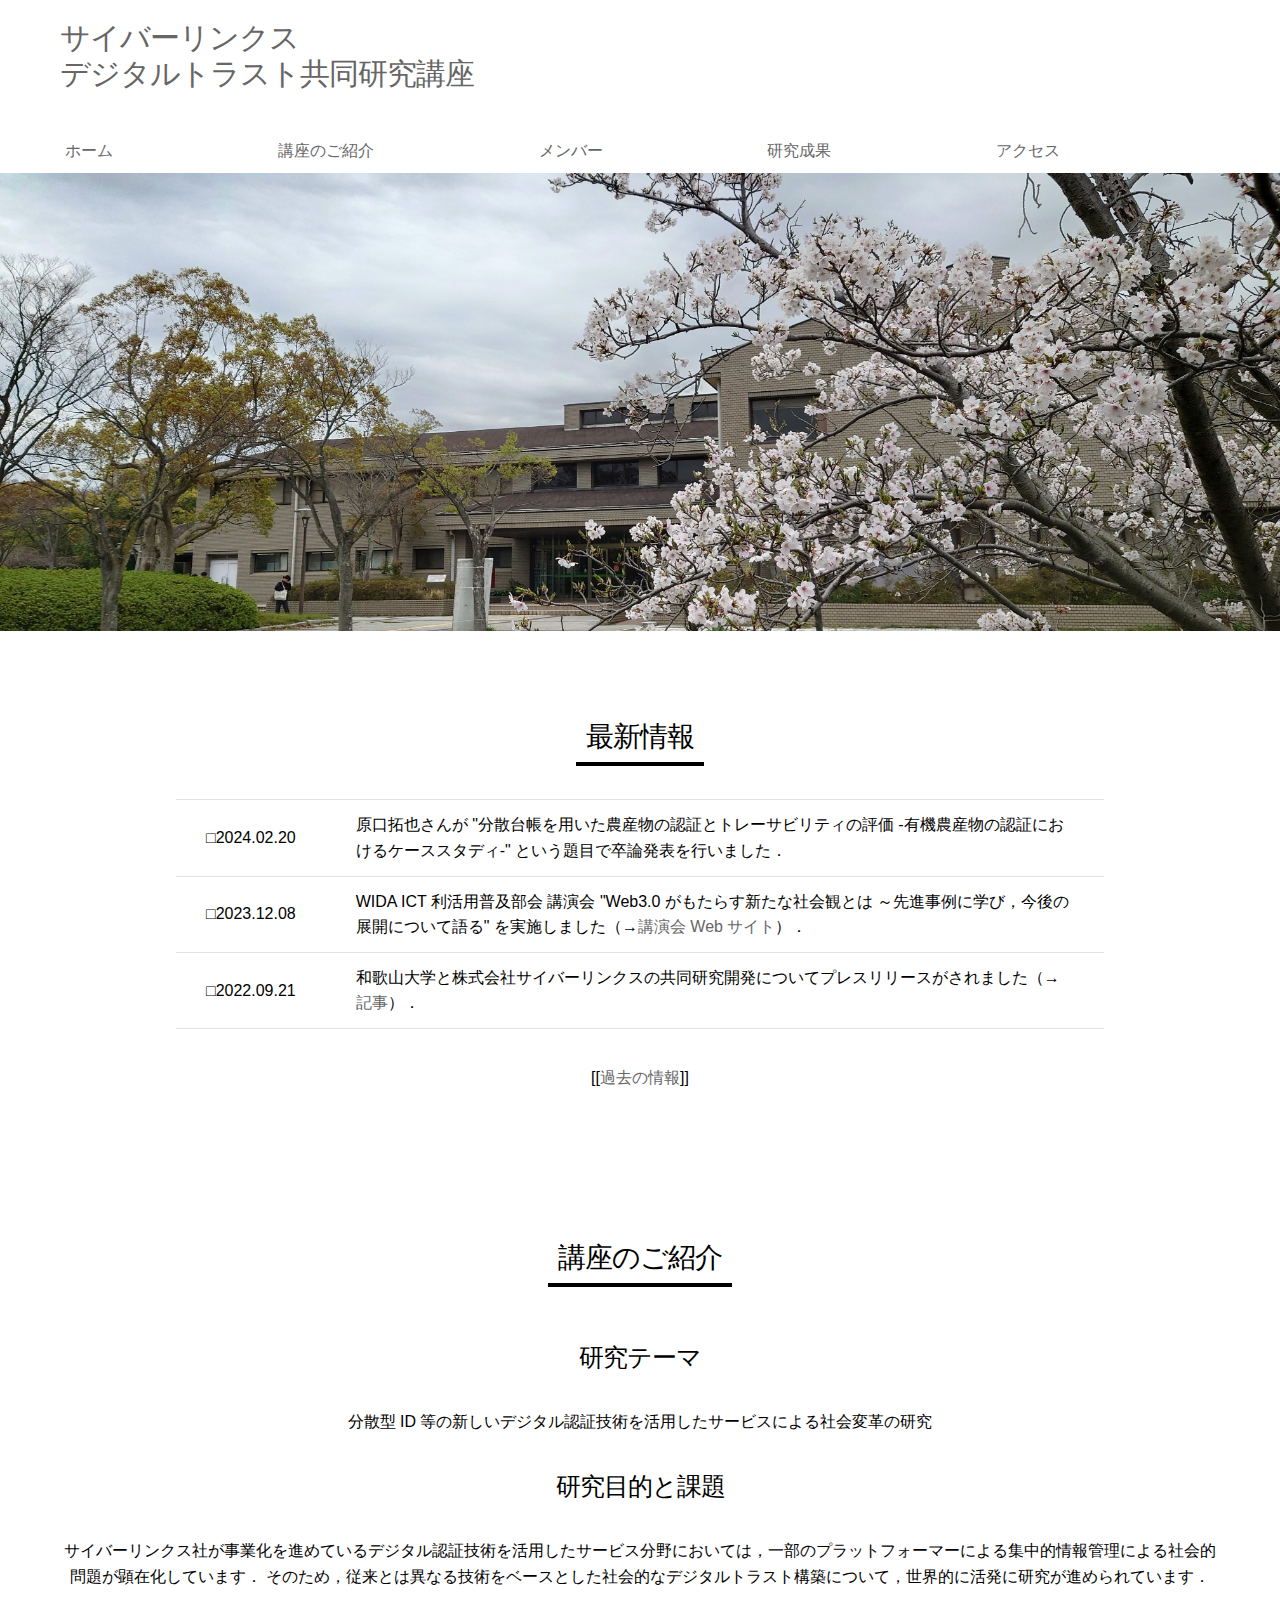
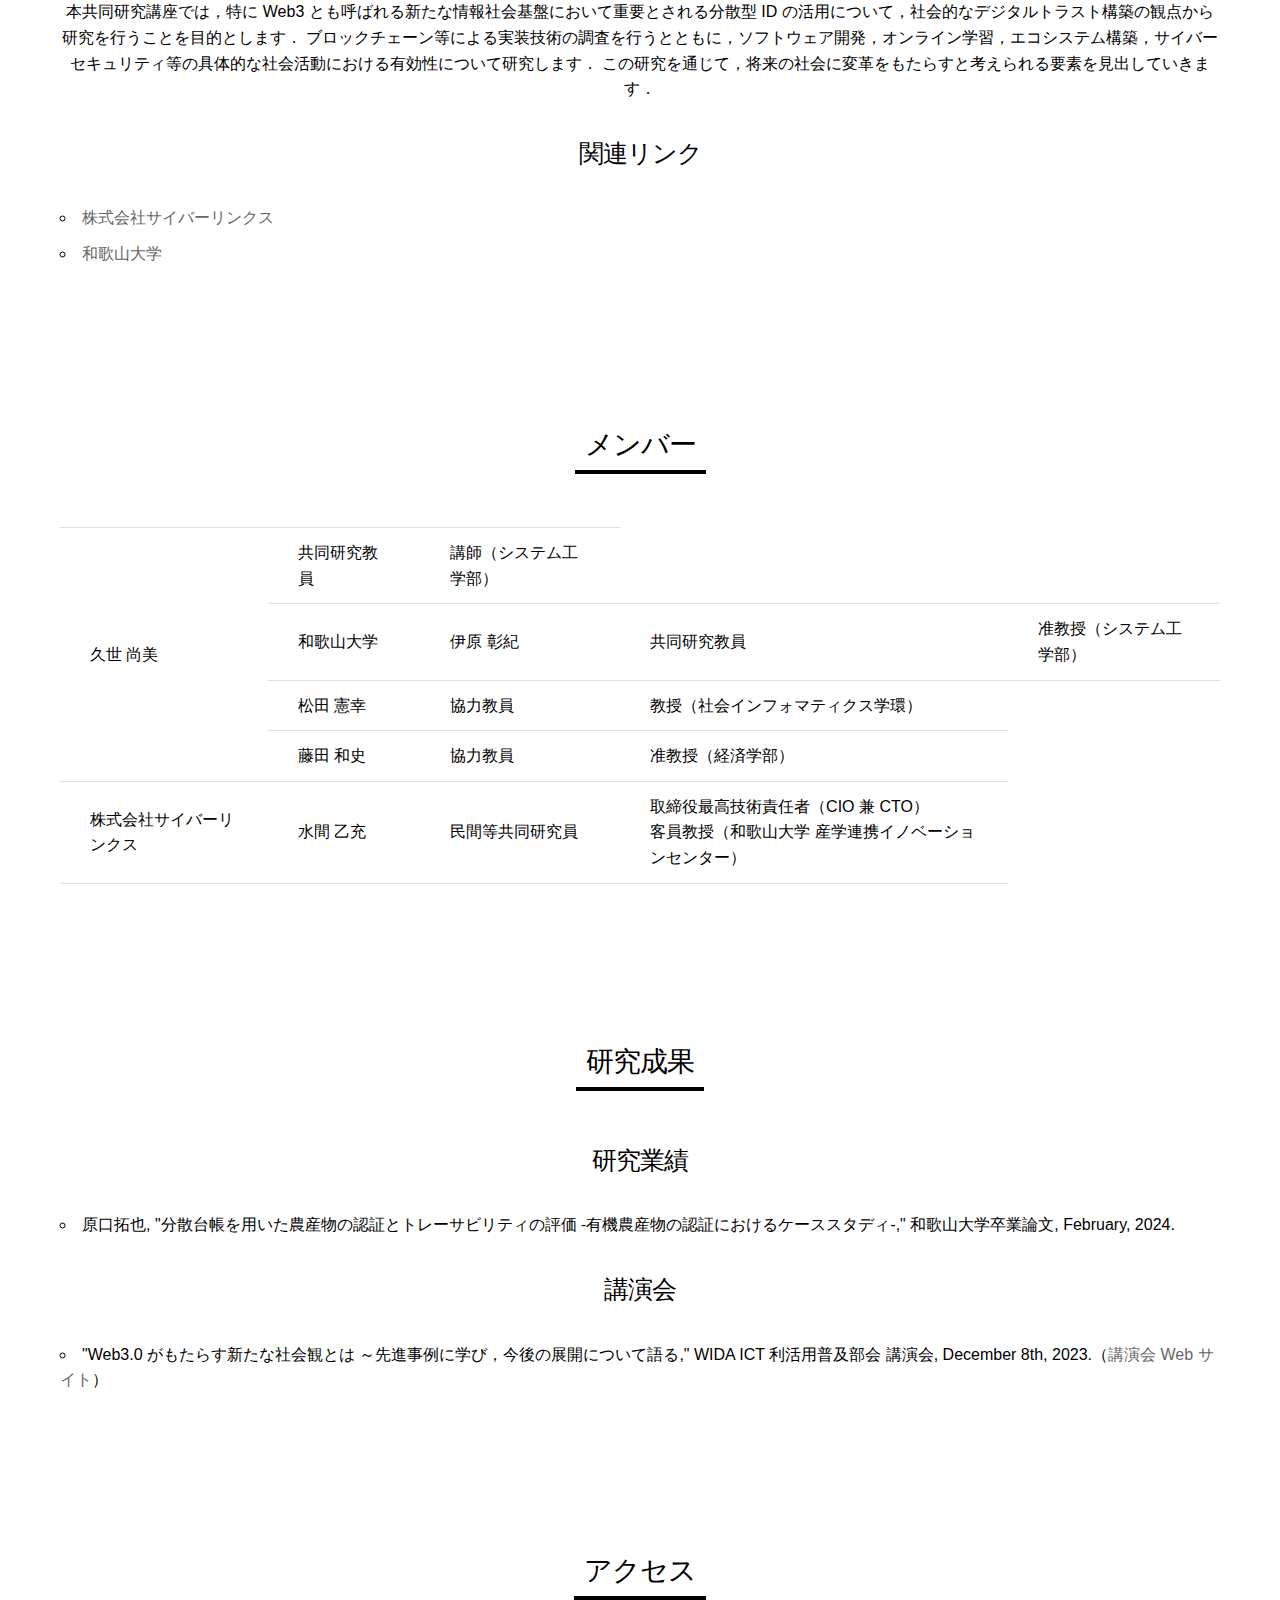
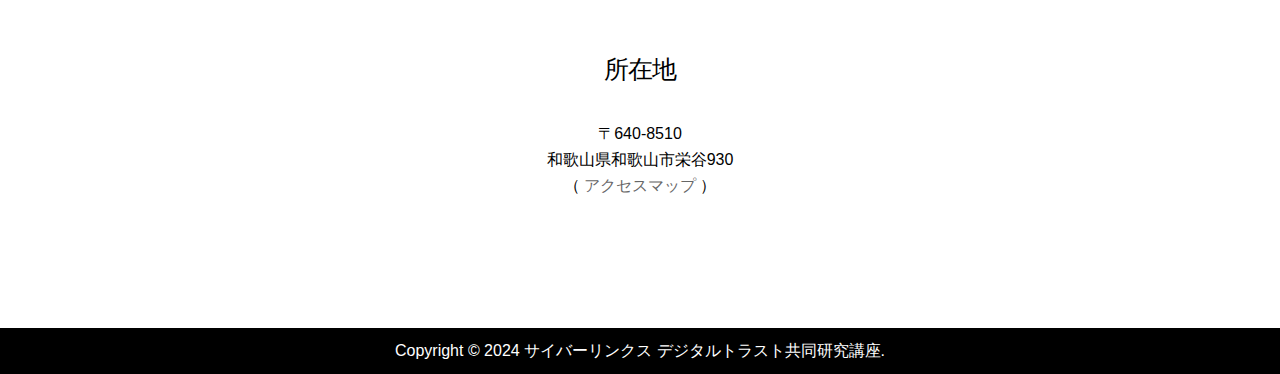
==== index.html @ 0351c4e1 "240411 pre version" ====
<!doctype html>
<html>
<head>
<meta charset="UTF-8">
<meta name="viewport" content="width=device-width, initial-scale=1">
    <title>デジタルトラスト共同研究講座</title>
<meta name="keywords" content="">
<meta name="description" content="">
<link rel="stylesheet" media="all" href="css/ress.min.css" />
<link rel="stylesheet" media="all" href="css/style.css" />
<script src="js/jquery-3.6.0.min.js"></script>
<script src="js/style.js"></script>

</head>
<body>
<header>    
<div class="container">
<div class="row">
	<div class="col span-12 header">
		<h1><a href="index.html">サイバーリンクス<br>デジタルトラスト共同研究講座</a></h1>
	</div>
</div>
<br>
<div class="row">
	<div class="col span-12">
		<nav>
		<div id="open"></div>
		<div id="close"></div>   
		<div id="navi">
		<ul>
			<li><a href="index.html">ホーム</a></li>
			<li><a href="#1">講座のご紹介</a></li>
			<li><a href="#2">メンバー</a></li>
			<li><a href="#3">研究成果</a></li>
			<li><a href="#4">アクセス</a></li>
		</ul>
		</div>
		</div>
		</div>
		</nav>
	</div>
</header>

<div class="mainimg">
	<img src="./img/top.jpg" alt="メイン画像">  
</div>

<main>

<section>
	<div class="catch">
		<h2><span class="under">最新情報</span></h2>
		<br>
		
		<div class="container center">
		<div class="row">
	    <div class="col span-12">
			<table width="80%">
				<tr>
					<td>□2024.02.20</td>
					<td>原口拓也さんが "分散台帳を用いた農産物の認証とトレーサビリティの評価 -有機農産物の認証におけるケーススタディ-" という題目で卒論発表を行いました．</td>
				</tr>
				<tr>
					<td>□2023.12.08</td>
					<td>WIDA ICT 利活用普及部会 講演会 "Web3.0 がもたらす新たな社会観とは ～先進事例に学び，今後の展開について語る" を実施しました（→<a href="https://wida.jp/2023/11/13/2023_ict_lecture/" target="_blank">講演会 Web サイト</a>）．</td>
				</tr>
				<tr>
					<td>□2022.09.21</td>
					<td>和歌山大学と株式会社サイバーリンクスの共同研究開発についてプレスリリースがされました（→<a href="https://prtimes.jp/main/html/rd/p/000000037.000076099.html" target="_blank">記事</a>）．</td>
				</tr>
			</table>
			<br>
			[[<a href="">過去の情報</a>]]
	    </div>
	    </div>
		</div>
	</div>
</section>

<section id="1">
	<h2 class="center"><span class="under">講座のご紹介</span></h2>
	<br>
	
	<div class="container center">
	<div class="row">
    <div class="col span-12">
		
		<h3>研究テーマ</h3>
		<br>
		<p>分散型 ID 等の新しいデジタル認証技術を活用したサービスによる社会変革の研究</p>
		<br>
		
		<h3>研究目的と課題</h3>
		<br>
		<p>
			サイバーリンクス社が事業化を進めているデジタル認証技術を活用したサービス分野においては，一部のプラットフォーマーによる集中的情報管理による社会的問題が顕在化しています．
			そのため，従来とは異なる技術をベースとした社会的なデジタルトラスト構築について，世界的に活発に研究が進められています．
		</p>
		<p>
			本共同研究講座では，特に Web3 とも呼ばれる新たな情報社会基盤において重要とされる分散型 ID の活用について，社会的なデジタルトラスト構築の観点から研究を行うことを目的とします．
			ブロックチェーン等による実装技術の調査を行うとともに，ソフトウェア開発，オンライン学習，エコシステム構築，サイバーセキュリティ等の具体的な社会活動における有効性について研究します．
			この研究を通じて，将来の社会に変革をもたらすと考えられる要素を見出していきます．
		</p>
		<br>		
		<h3>関連リンク</h3>
		<br>
		<ul>
			<li><a href="https://www.cyber-l.co.jp/" target="_blank">株式会社サイバーリンクス</a></li>
			<li><a href="https://www.wakayama-u.ac.jp/" target="_blank">和歌山大学</a></li>
		</ul>
    </div>
    </div>
	</div>
</section>
		
<section id="2">
	<h2 class="center"><span class="under">メンバー</span></h2>
	<br>
	
	<div class="container center">
	<div class="row">
	<div class="col span-12">
		<table>
			<tr>
				<td rowspan="4">久世 尚美</td>
				<td>共同研究教員　</td>
				<td>講師（システム工学部）</td>
			</tr>
			<tr>
				<td>和歌山大学</td>
				<td>伊原 彰紀</td>
				<td>共同研究教員</td>
				<td>准教授（システム工学部）</td>
			</tr>
			<tr>
				<td>松田 憲幸</td>
				<td>協力教員</td>
				<td>教授（社会インフォマティクス学環）</td>
			</tr>
			<tr>
				<td>藤田 和史</td>
				<td>協力教員</td>
				<td>准教授（経済学部）</td>
			</tr>
			<tr>
				<td>株式会社サイバーリンクス</td>
				<td>水間 乙充</td>
				<td>民間等共同研究員</td>
				<td>取締役最高技術責任者（CIO 兼 CTO）<br>
				客員教授（和歌山大学 産学連携イノベーションセンター）</td>
			</tr>
		</table>
	</div>
	</div>
	</div>
</section>
		
<section id="3">
	<h2 class="center"><span class="under">研究成果</span></h2>
	<br>
	<div class="container center">
	<div class="row flow">
    <div class="col span-12">
    	<h3>研究業績</h3>
    	<br>
    	<ul>
    		<li>原口拓也, "分散台帳を用いた農産物の認証とトレーサビリティの評価 -有機農産物の認証におけるケーススタディ-," 和歌山大学卒業論文, February, 2024.</li>
    	</ul>
    	<br>
    	<h3>講演会</h3>
    	<br>
    	<ul>
    		<li>"Web3.0 がもたらす新たな社会観とは ～先進事例に学び，今後の展開について語る," WIDA ICT 利活用普及部会 講演会, December 8th, 2023.（<a href="https://wida.jp/2023/11/13/2023_ict_lecture/" target="_blank">講演会 Web サイト</a>）</li>
    	</ul>
    </div>
    </div>
	</div>
</section>
		
<section id="4">
	<h2 class="center"><span class="under">アクセス</span></h2>
	<br>
	<div class="container center">
	<div class="row">
	<div class="col span-12">
	    <h3>所在地</h3>
	    <br>
	    <p>
	    〒640-8510<br>
	    和歌山県和歌山市栄谷930<br>
	    （ <a href="https://www.wakayama-u.ac.jp/about/access.html" target="_blank">アクセスマップ</a> ）
	    </p>
	</div>
	</div>	
	</div>
</section>
        
    </main>
    <!--
    <footer>
<div class="container">
<div class="row">
    <div class="col span-4">
        <h4>フッター1</h4>
        <p>ここにSNSやテキストなどが入ります。SNSやテキストなどが入ります。</p>
    </div>
    <div class="col span-4">
        <h4>フッター2</h4>
        <p>ここにSNSやテキストなどが入ります。SNSやテキストなどが入ります。</p>
    </div>
    <div class="col span-4">
        <h4>フッター3</h4>
        <p>ここにSNSやテキストなどが入ります。SNSやテキストなどが入ります。</p>
    </div>
        </div>
</div>
    </footer>
    -->
	<div class="copyright" style="color:white">
		Copyright © 2024 サイバーリンクス デジタルトラスト共同研究講座.
	</div>
	<p id="pagetop"><a href="#">TOP</a></p>
</body>
</html>
---- css/ress.min.css ----
/*!
 * ress.css • v1.2.2
 * MIT License
 * github.com/filipelinhares/ress
 */html{box-sizing:border-box;overflow-y:scroll;-webkit-text-size-adjust:100%}*,:after,:before{background-repeat:no-repeat;box-sizing:inherit}:after,:before{text-decoration:inherit;vertical-align:inherit}*{padding:0;margin:0}audio:not([controls]){display:none;height:0}hr{overflow:visible}article,aside,details,figcaption,figure,footer,header,main,menu,nav,section,summary{display:block}summary{display:list-item}small{font-size:80%}[hidden],template{display:none}abbr[title]{border-bottom:1px dotted;text-decoration:none}a{background-color:transparent;-webkit-text-decoration-skip:objects}a:active,a:hover{outline-width:0}code,kbd,pre,samp{font-family:monospace,monospace}b,strong{font-weight:bolder}dfn{font-style:italic}mark{background-color:#ff0;color:#000}sub,sup{font-size:75%;line-height:0;position:relative;vertical-align:baseline}sub{bottom:-.25em}sup{top:-.5em}input{border-radius:0}[role=button],[type=button],[type=reset],[type=submit],button{cursor:pointer}[disabled]{cursor:default}[type=number]{width:auto}[type=search]{-webkit-appearance:textfield}[type=search]::-webkit-search-cancel-button,[type=search]::-webkit-search-decoration{-webkit-appearance:none}textarea{overflow:auto;resize:vertical}button,input,optgroup,select,textarea{font:inherit}optgroup{font-weight:700}button{overflow:visible}[type=button]::-moz-focus-inner,[type=reset]::-moz-focus-inner,[type=submit]::-moz-focus-inner,button::-moz-focus-inner{border-style:0;padding:0}[type=button]::-moz-focus-inner,[type=reset]::-moz-focus-inner,[type=submit]::-moz-focus-inner,button:-moz-focusring{outline:1px dotted ButtonText}[type=reset],[type=submit],button,html [type=button]{-webkit-appearance:button}button,select{text-transform:none}button,input,select,textarea{background-color:transparent;border-style:none;color:inherit}select{-moz-appearance:none;-webkit-appearance:none}select::-ms-expand{display:none}select::-ms-value{color:currentColor}legend{border:0;color:inherit;display:table;max-width:100%;white-space:normal}::-webkit-file-upload-button{-webkit-appearance:button;font:inherit}[type=search]{-webkit-appearance:textfield;outline-offset:-2px}img{border-style:none}progress{vertical-align:baseline}svg:not(:root){overflow:hidden}audio,canvas,progress,video{display:inline-block}@media screen{[hidden~=screen]{display:inherit}[hidden~=screen]:not(:active):not(:focus):not(:target){position:absolute!important;clip:rect(0 0 0 0)!important}}[aria-busy=true]{cursor:progress}[aria-controls]{cursor:pointer}[aria-disabled]{cursor:default}::-moz-selection{background-color:#b3d4fc;color:#000;text-shadow:none}::selection{background-color:#b3d4fc;color:#000;text-shadow:none}
---- css/style.css ----
@charset "UTF-8";
@import url("grid.css");

:root { /* 色変更される場合は、#以降のカラーコードを変更してください IE非対応 */
    --base-color: #000;
    --link-color: #666;
    --linkhover-color: #999;
    --back-color: #f7f7f7;
    --border-color: #ccc;
    --white-color: #fff;
}

img {
	max-width:100%;
	height: auto;/*高さ自動*/
}
a {
    /* display:block; */
    color: var(--link-color);
    text-decoration-line: none;
}
a:hover { 
    color: var(--linkhover-color);
}

/*ヘッダー
-------------------------------------*/
.header {
	display: flex;
    flex-direction: row;
    padding: 2rem 0 0 0;
}
.header-box {
	margin-left: auto;
	margin-top: 8px;
}
.contact-button {
	padding: 1rem;
	border: 2px solid var(--base-color);
}
nav ul {
	display: flex;
    flex-direction: row;
    justify-content: space-around;
    list-style: none;
	margin: 1rem 0 0 0;
}
nav li {
	flex: 1 0 auto;
}
nav li a {
    text-decoration: none;
    text-align: center;
    width: 100%;
}
nav a:hover {
    background-color: var(--back-color);   
}
nav a {
    padding: 0.5rem;
}

@media screen and (min-width: 768px){
/* PC時はMENUボタンを非表示 */
#open,#close {
    display: none !important;
}

#navi {
    display: block !important;
}
}

@media screen and (max-width: 768px){
.header {
	flex-direction: column;
    margin-bottom: 10px;
}
.header #open,#close  {
    position: absolute;
    top: 20px;
    right: 12px;
}
nav ul {
	flex-direction: column;
}
.header li {
	padding-top: 0;
}
/* スマホ時はMENUボタンを表示 */
#open {
    display: block;
    background: url(../img/button.png);
    background-repeat: no-repeat;
    background-size: contain;
    width: 50px;
    height: 50px;
    border: none;
    position: absolute;
    top: 20px;
    right: 12px;
}
#close  {
    display: block;
    background: url(../img/button2.png);
    background-repeat: no-repeat;
    background-size: contain;
    width: 50px;
    height: 50px;
    border: none;
    position: absolute;
    top: 20px;
    right: 12px;
}
/* スマホ時はメニューを非表示 */
#navi {
    display: none;
}
}
    
/*メイン画像
-------------------------------------*/
.mainimg img {
    width: 100vw;
}

/*メインコンテンツ
-------------------------------------*/
main {
    margin: 5rem 0 0 0;
}
section {
	margin: 5rem 0;
	padding: 3rem 0;
}
.gray-back {
	background-color: var(--back-color);
}

/*キャッチコピー
-------------------------------------*/
.catch {
    text-align: center;
}
.catch h2 {
    padding-bottom: 1rem;
}
.under {
    border-bottom: 0.4rem solid var(--base-color);
    padding:0 1rem 1rem 1rem;
}
.center {
	text-align: center;
	margin-bottom: 4rem;
}

/*申し込みの流れ
-------------------------------------*/
.flow.row {
	margin-bottom: 3rem;
}

/*フッター
-------------------------------------*/
footer {
    background-color: var(--back-color); 
    padding: 5rem 0;
}
footer h4 {
    border-bottom: 3px solid var(--border-color);
}

/*お問い合わせ
-------------------------------------*/
.contact-box {
	border: 1px solid var(--border-color);
	text-align: center;
	padding: 2rem 0;
}
.table {
	margin: 4rem 0;
}
.table th {
	width: 250px;
}

/*コピーライト
-------------------------------------*/
.copyright {
    text-align: center;
    padding: 1rem 0;
    background-color: var(--base-color);
}
.copyright a {
    color: var(--white-color);
    text-decoration: none;
	display: inline;
}

/*ページトップへ戻るボタン
-------------------------------------*/
#pagetop {
    position: fixed;
    bottom: 15px;
    right: 15px;
}
#pagetop a {
    display: block;
    background-color: var(--base-color);
    color: var(--white-color);
    width: 50px;
    padding: 10px 5px;
    text-align: center;
}
#pagetop a:hover {
    background-color: var(--link-color);
}

/* 幅768px以下の表示
-------------------------------------*/
@media screen and (max-width: 768px){
	
/*ヘッダー
-------------------------------------*/
.header-box {
	display: none;
}	
/*お問い合わせ
-------------------------------------*/
.table th {
	width: 100%;
	display: block;
}	
.table td {
	display: block;
}
}
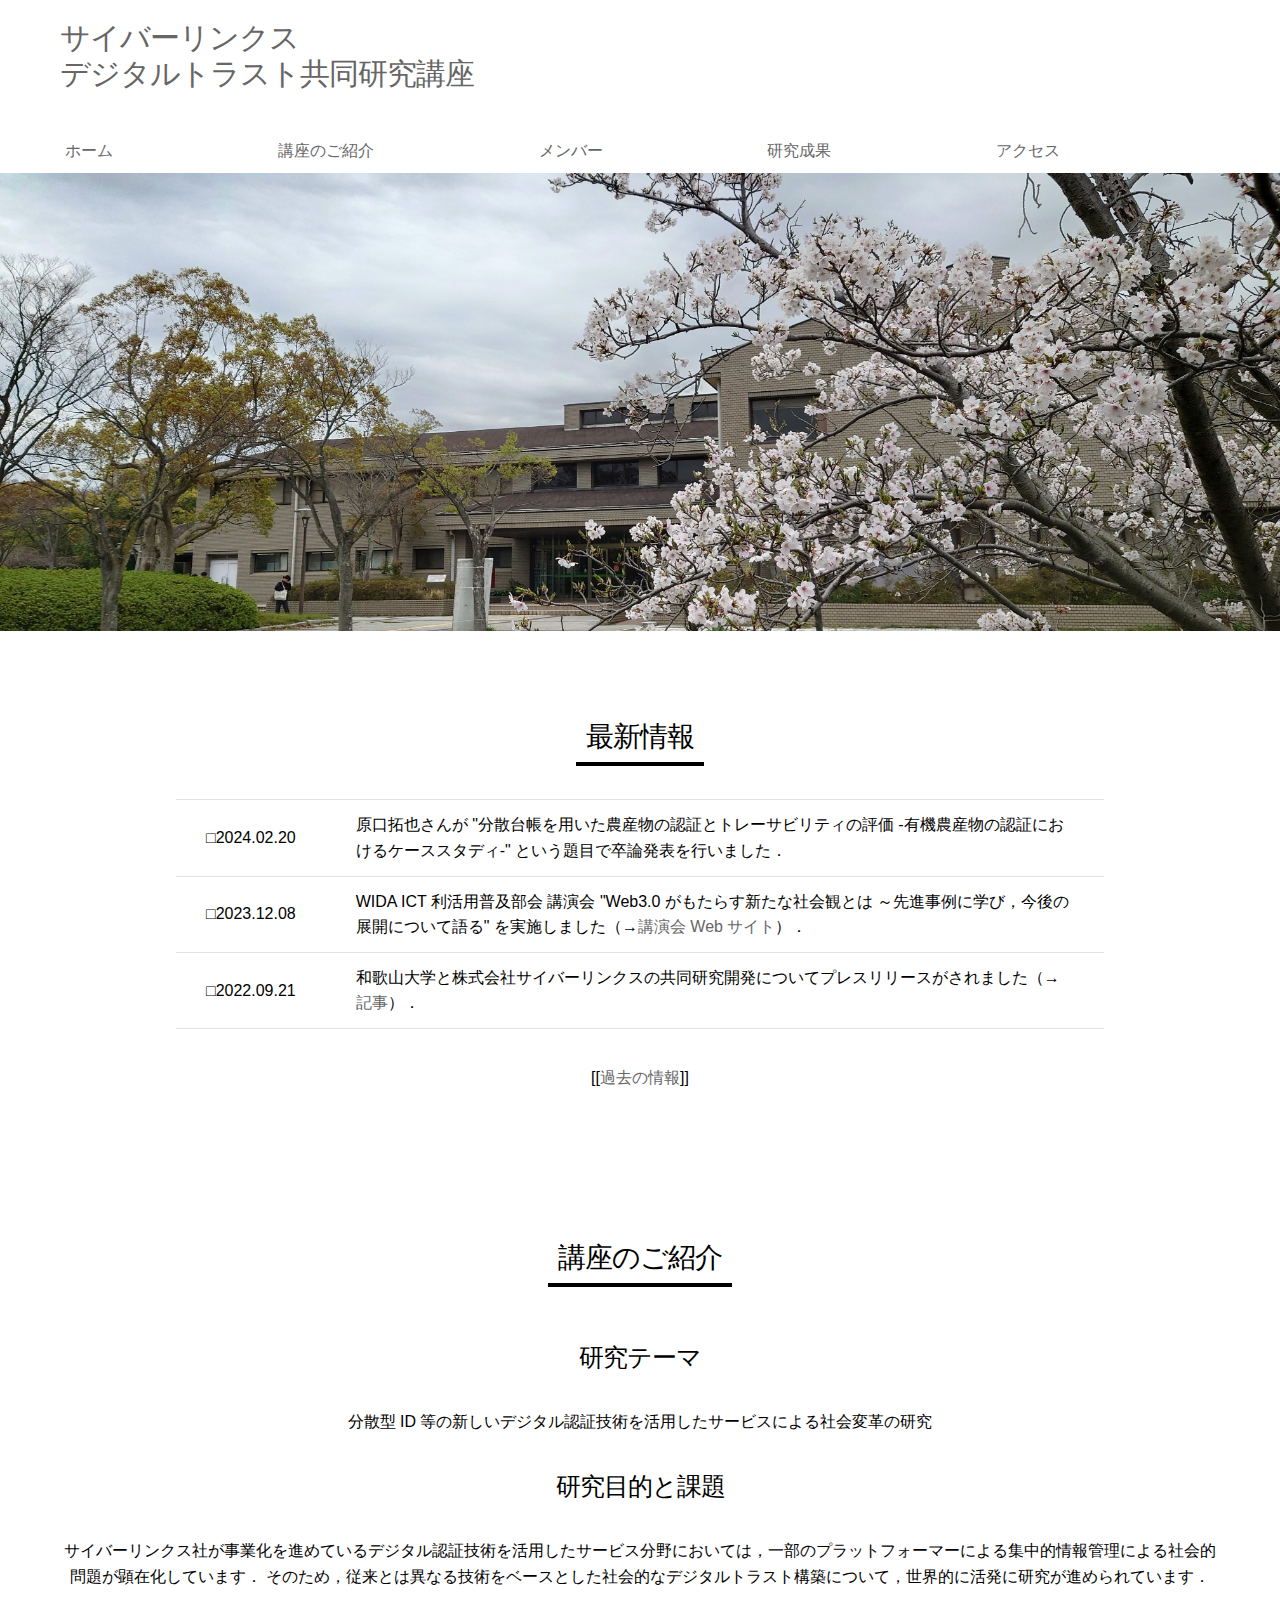
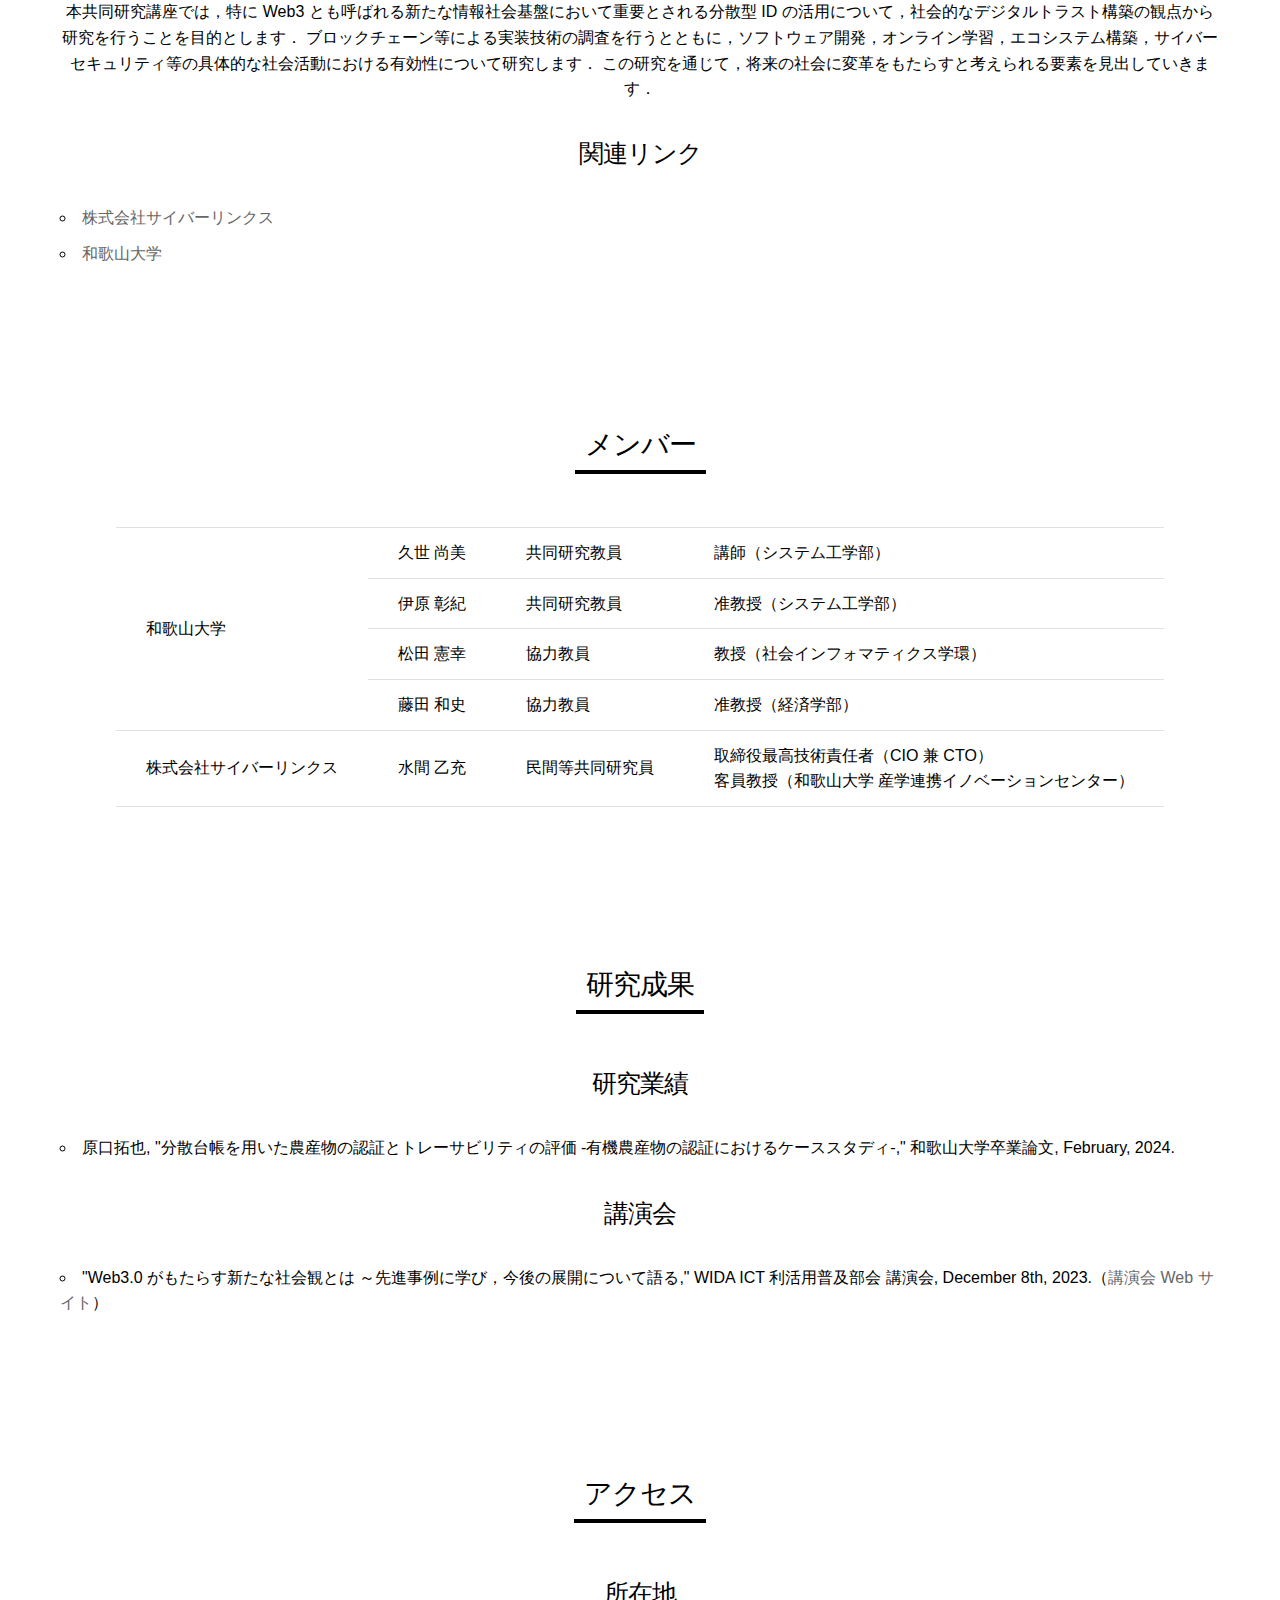
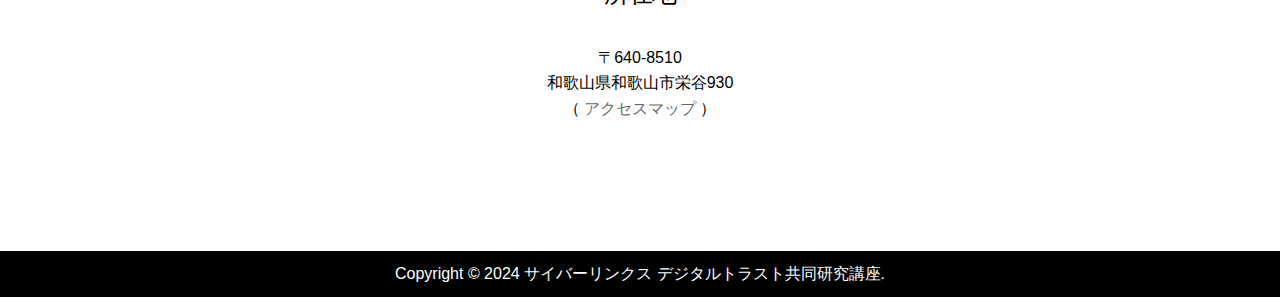
==== commit 672b17d6: "240411 pre version" ====
--- a/index.html
+++ b/index.html
@@ -122,12 +122,12 @@
 	<div class="col span-12">
 		<table>
 			<tr>
-				<td rowspan="4">久世 尚美</td>
+				<td rowspan="4">和歌山大学</td>
+				<td>久世 尚美</td>
 				<td>共同研究教員　</td>
 				<td>講師（システム工学部）</td>
 			</tr>
 			<tr>
-				<td>和歌山大学</td>
 				<td>伊原 彰紀</td>
 				<td>共同研究教員</td>
 				<td>准教授（システム工学部）</td>
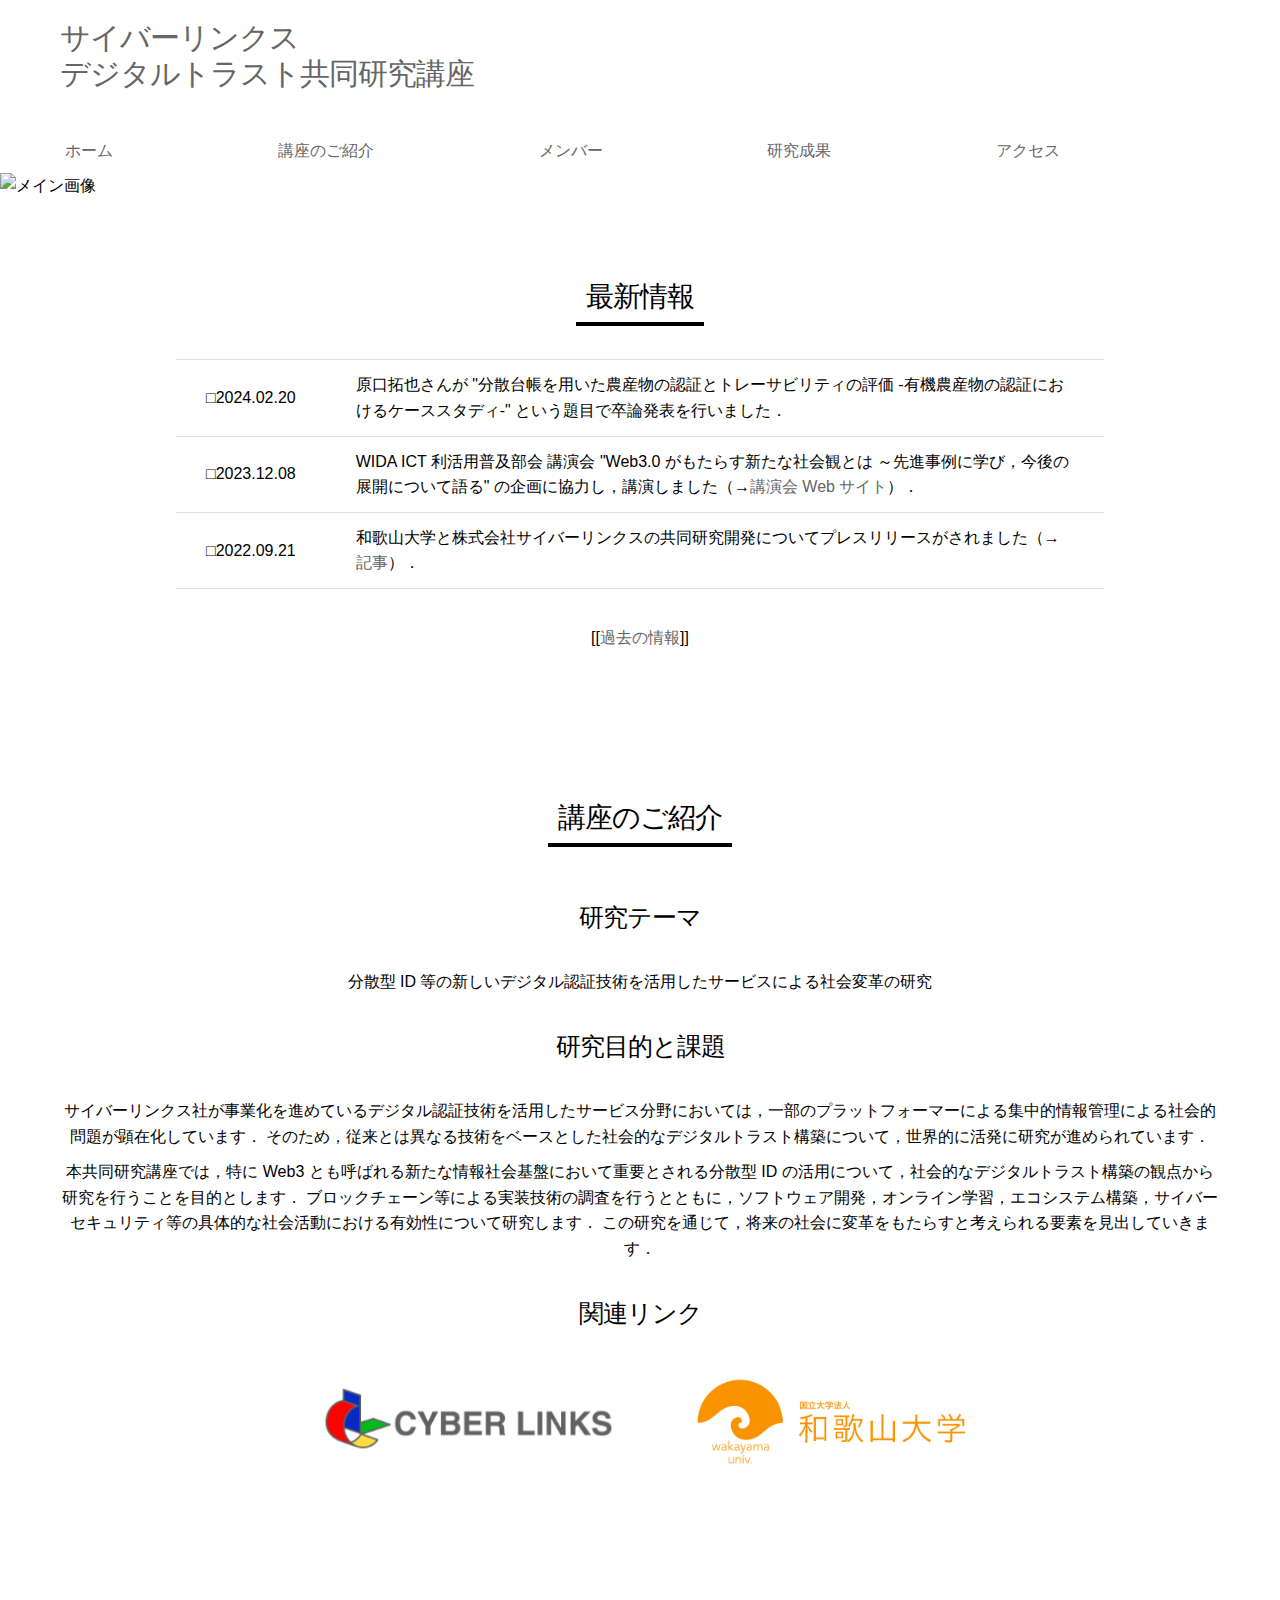
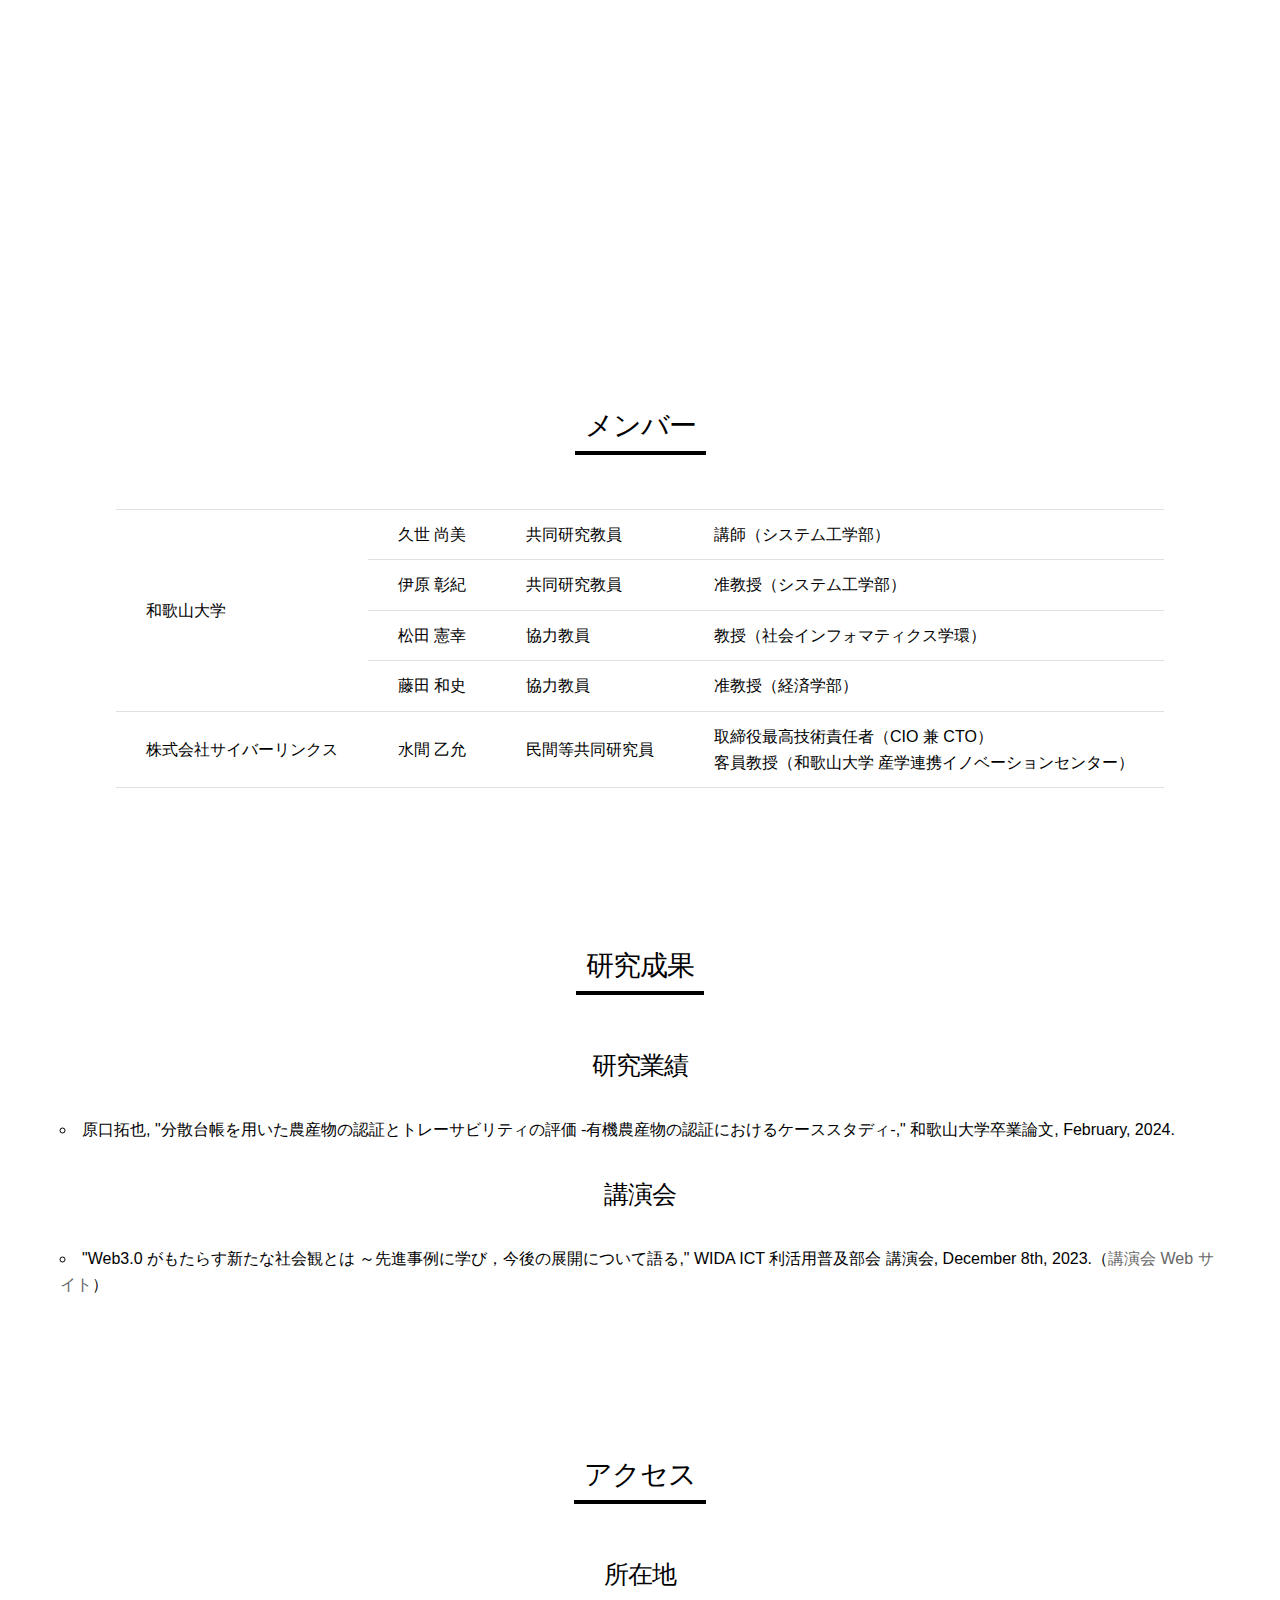
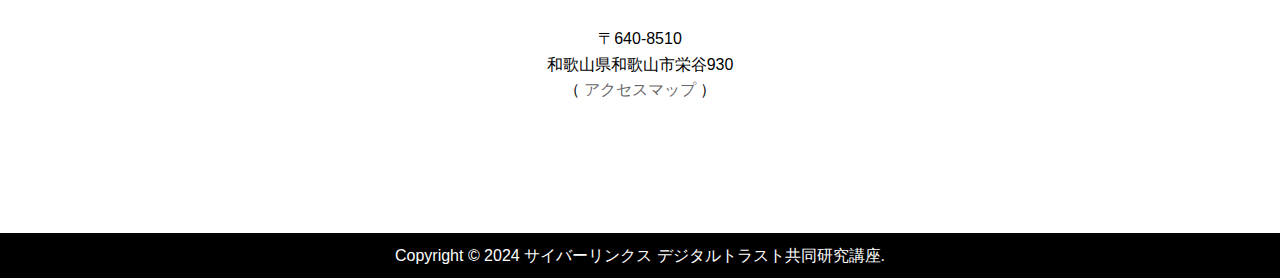
==== commit 84940840: "240501 update" ====
--- a/index.html
+++ b/index.html
@@ -42,7 +42,7 @@
 </header>
 
 <div class="mainimg">
-	<img src="./img/top.jpg" alt="メイン画像">  
+	<img src="./img/cherry.jpg" alt="メイン画像">  
 </div>
 
 <main>
@@ -62,7 +62,7 @@
 				</tr>
 				<tr>
 					<td>□2023.12.08</td>
-					<td>WIDA ICT 利活用普及部会 講演会 "Web3.0 がもたらす新たな社会観とは ～先進事例に学び，今後の展開について語る" を実施しました（→<a href="https://wida.jp/2023/11/13/2023_ict_lecture/" target="_blank">講演会 Web サイト</a>）．</td>
+					<td>WIDA ICT 利活用普及部会 講演会 "Web3.0 がもたらす新たな社会観とは ～先進事例に学び，今後の展開について語る" の企画に協力し，講演しました（→<a href="https://wida.jp/2023/11/13/2023_ict_lecture/" target="_blank">講演会 Web サイト</a>）．</td>
 				</tr>
 				<tr>
 					<td>□2022.09.21</td>
@@ -70,7 +70,7 @@
 				</tr>
 			</table>
 			<br>
-			[[<a href="">過去の情報</a>]]
+			[[<a href="./history.html" target="blank">過去の情報</a>]]
 	    </div>
 	    </div>
 		</div>
@@ -101,13 +101,17 @@
 			ブロックチェーン等による実装技術の調査を行うとともに，ソフトウェア開発，オンライン学習，エコシステム構築，サイバーセキュリティ等の具体的な社会活動における有効性について研究します．
 			この研究を通じて，将来の社会に変革をもたらすと考えられる要素を見出していきます．
 		</p>
-		<br>		
+		<br>
+		
 		<h3>関連リンク</h3>
 		<br>
-		<ul>
-			<li><a href="https://www.cyber-l.co.jp/" target="_blank">株式会社サイバーリンクス</a></li>
-			<li><a href="https://www.wakayama-u.ac.jp/" target="_blank">和歌山大学</a></li>
-		</ul>
+		<a href="https://www.cyber-l.co.jp/" target="_blank"><img src="./img/cyberlinks_logo.png" width="340" alt="株式会社 サイバーリンクス"></a>　　　
+		<a href="https://www.wakayama-u.ac.jp/" target="_blank"><img src="./img/wakayama_univ_logo.png" width="300" alt="和歌山大学"></a>
+		<br>
+		<br>
+		<br>
+		<iframe width="560" height="315" src="https://www.youtube.com/embed/lUx3n4SMaS8?si=CxhzwOnq0jIbEuvY" title="YouTube video player" frameborder="0" allow="accelerometer; autoplay; clipboard-write; encrypted-media; gyroscope; picture-in-picture; web-share" referrerpolicy="strict-origin-when-cross-origin" allowfullscreen></iframe>
+		<iframe width="560" height="315" src="https://www.youtube.com/embed/bvVYP-uWoKM?si=Ot3Fz1XmqtVOMCIy" title="YouTube video player" frameborder="0" allow="accelerometer; autoplay; clipboard-write; encrypted-media; gyroscope; picture-in-picture; web-share" referrerpolicy="strict-origin-when-cross-origin" allowfullscreen></iframe>
     </div>
     </div>
 	</div>
@@ -144,7 +148,7 @@
 			</tr>
 			<tr>
 				<td>株式会社サイバーリンクス</td>
-				<td>水間 乙充</td>
+				<td>水間 乙允</td>
 				<td>民間等共同研究員</td>
 				<td>取締役最高技術責任者（CIO 兼 CTO）<br>
 				客員教授（和歌山大学 産学連携イノベーションセンター）</td>
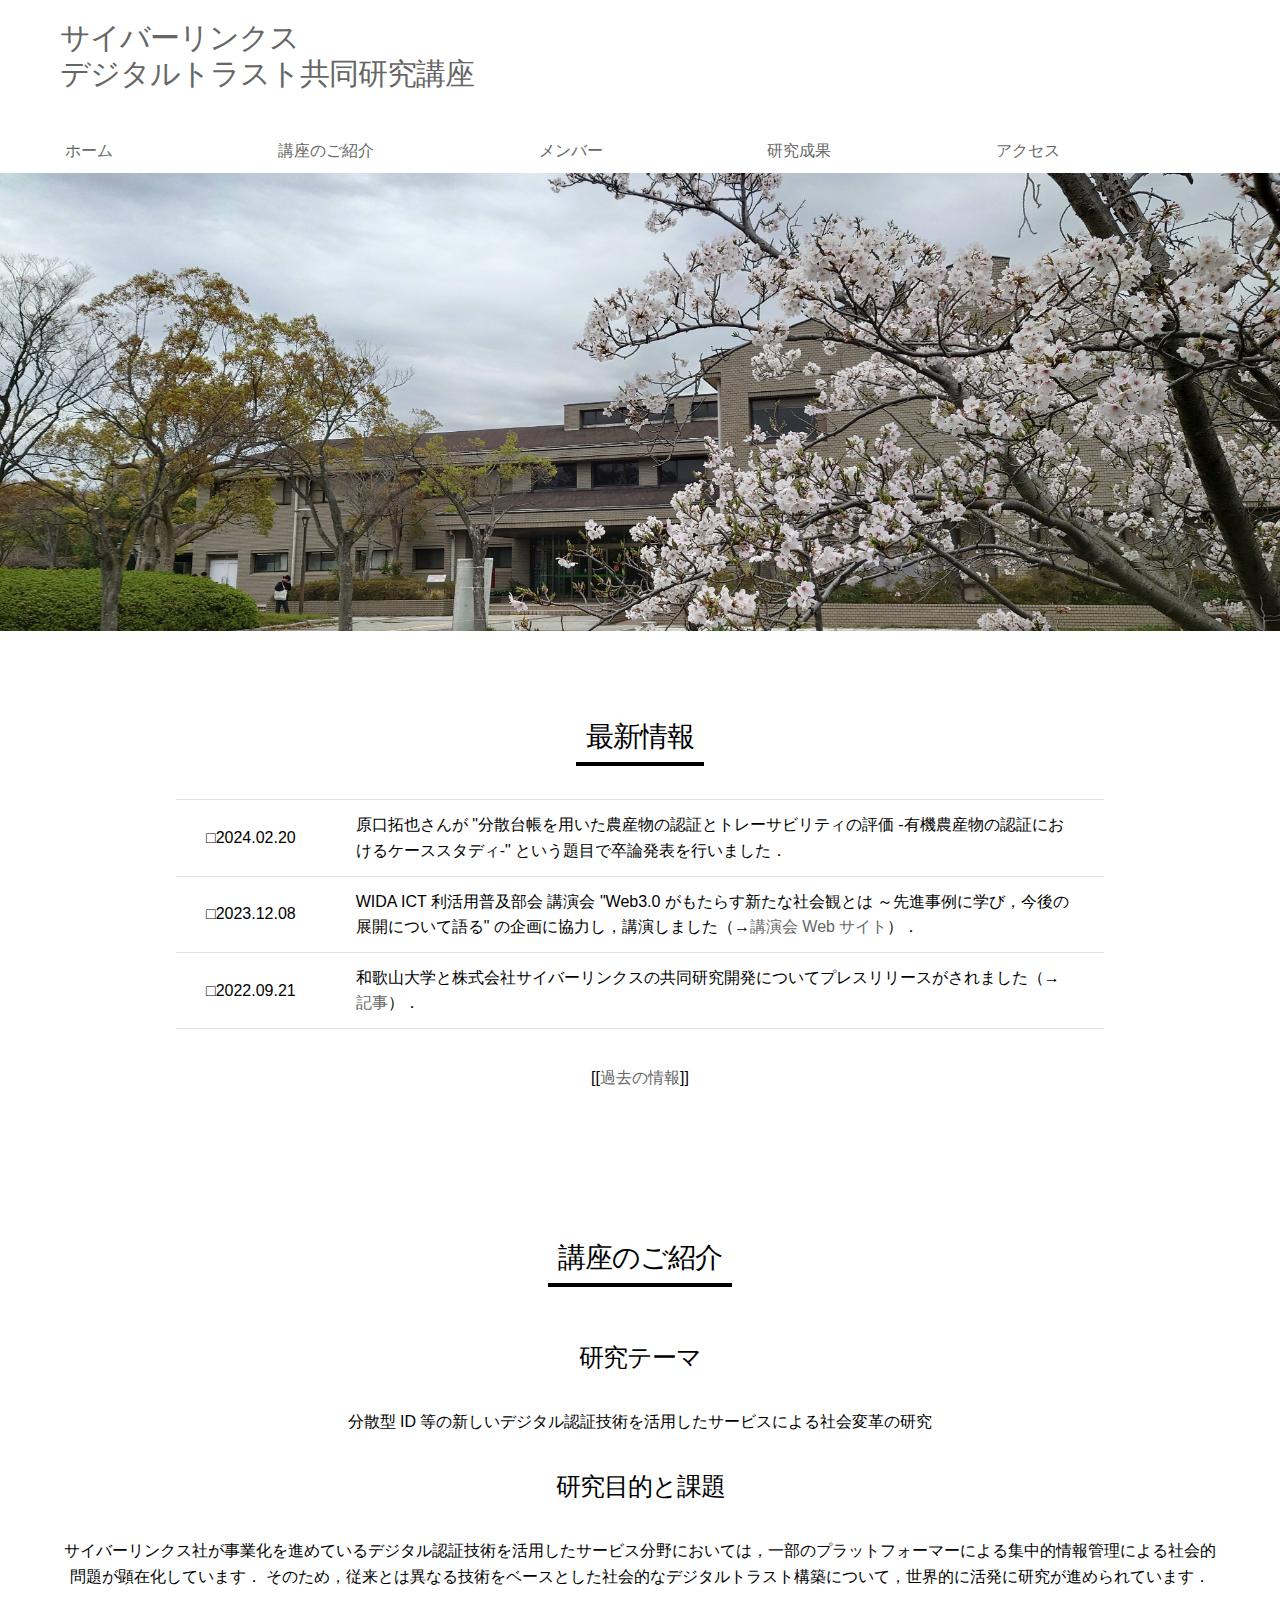
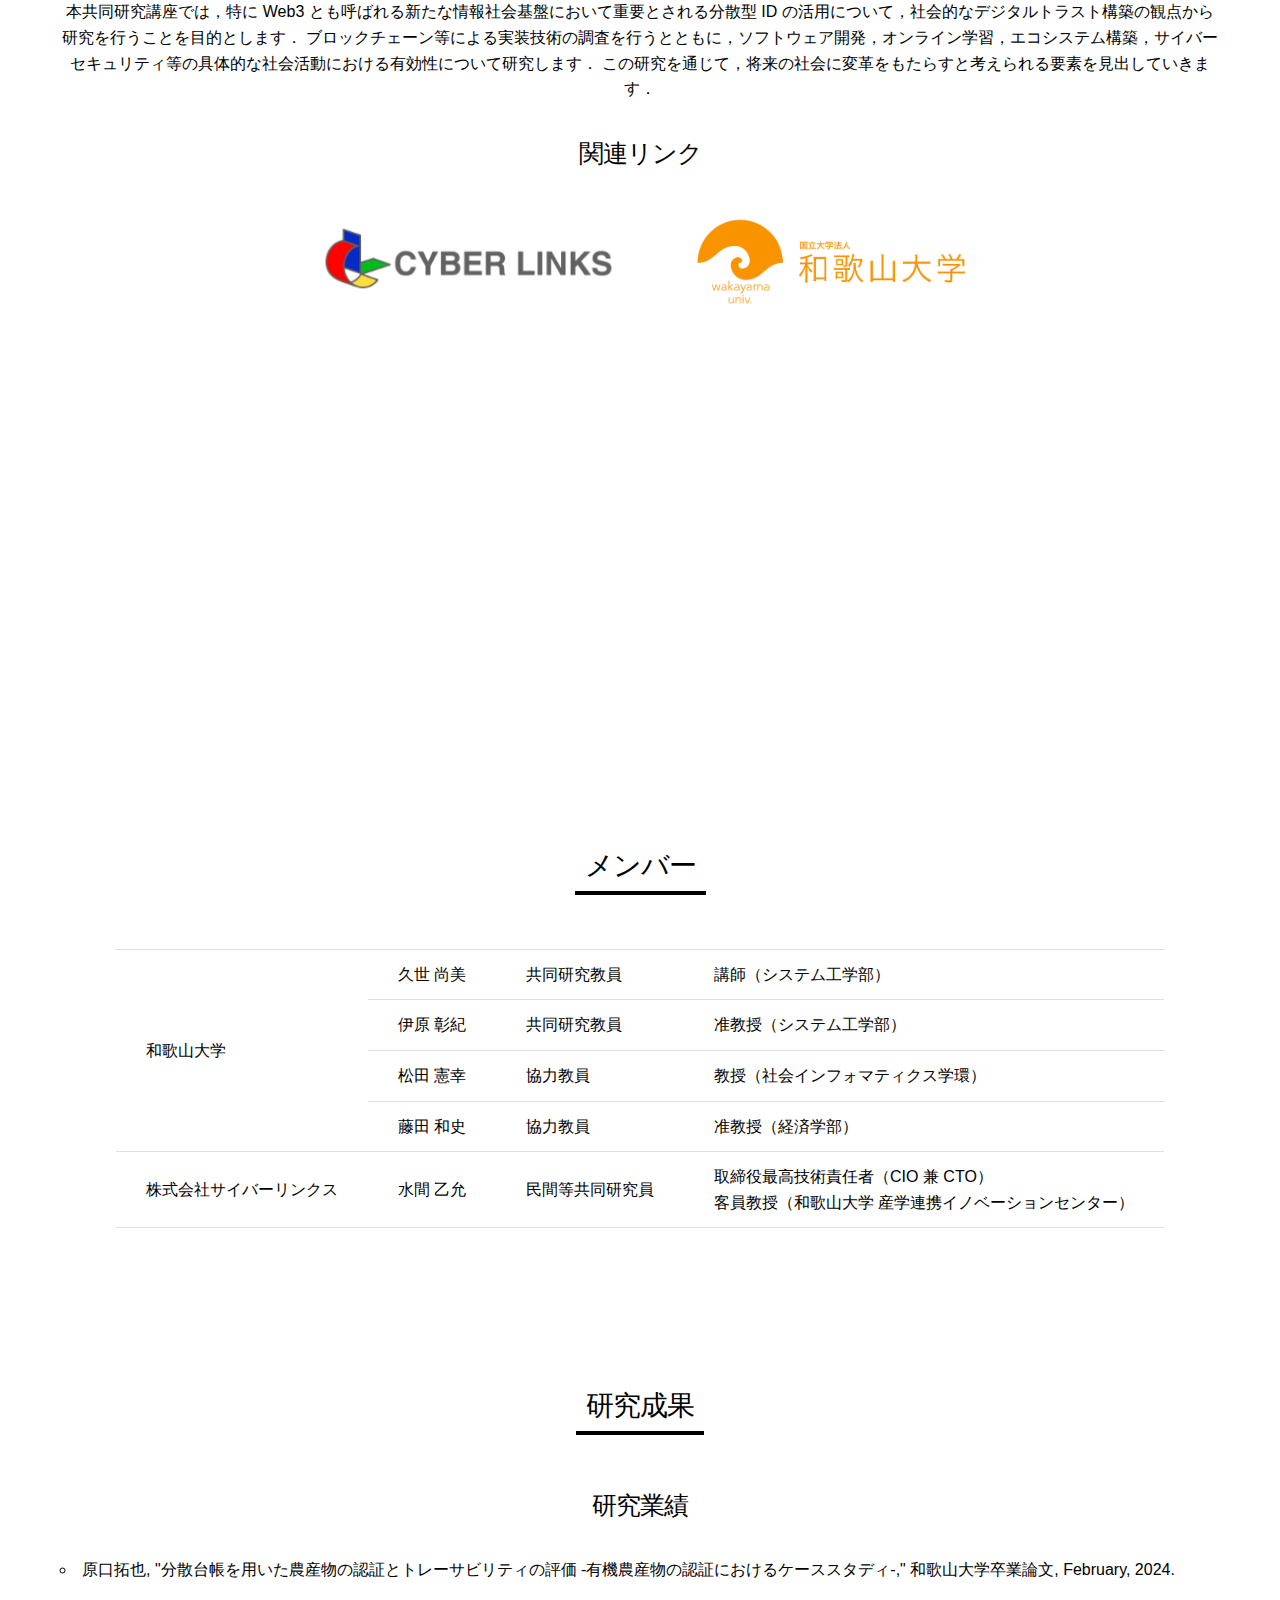
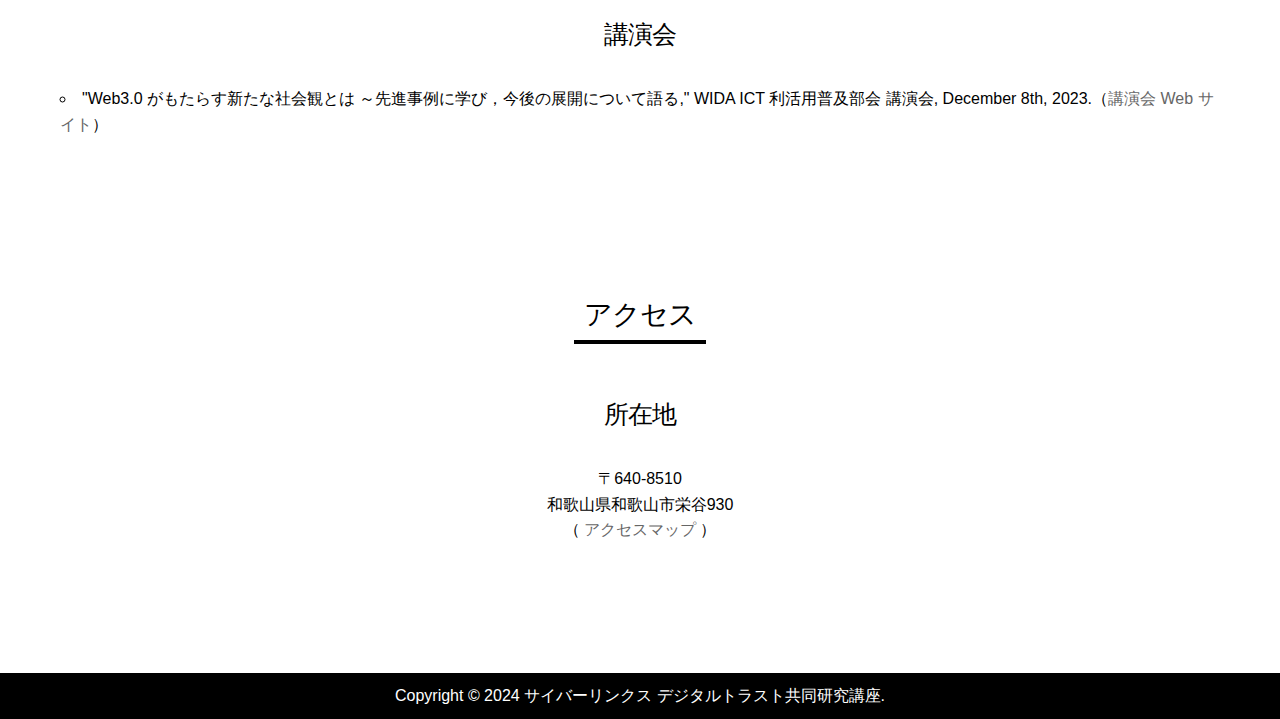
==== commit 7052f6b4: "240501 update" ====
--- a/index.html
+++ b/index.html
@@ -42,7 +42,7 @@
 </header>
 
 <div class="mainimg">
-	<img src="./img/cherry.jpg" alt="メイン画像">  
+	<img src="./img/cherry.JPG" alt="メイン画像">  
 </div>
 
 <main>
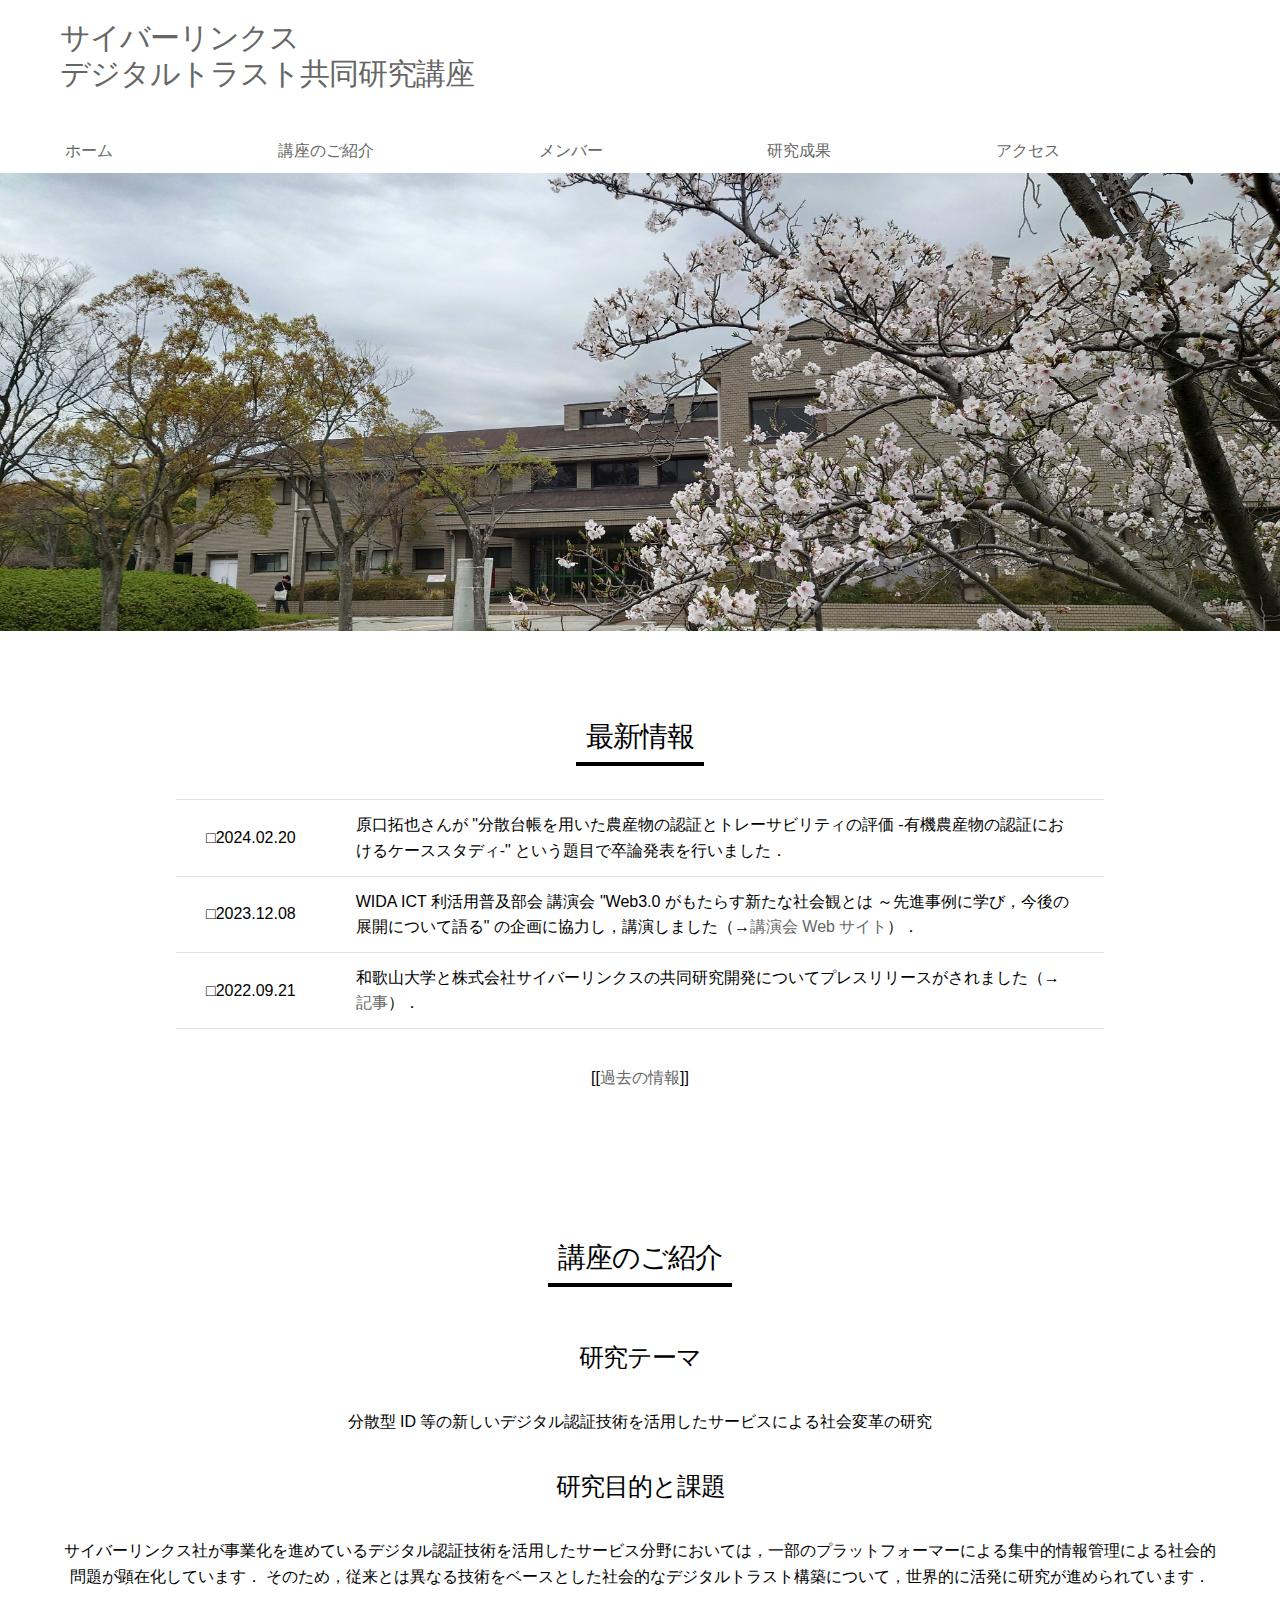
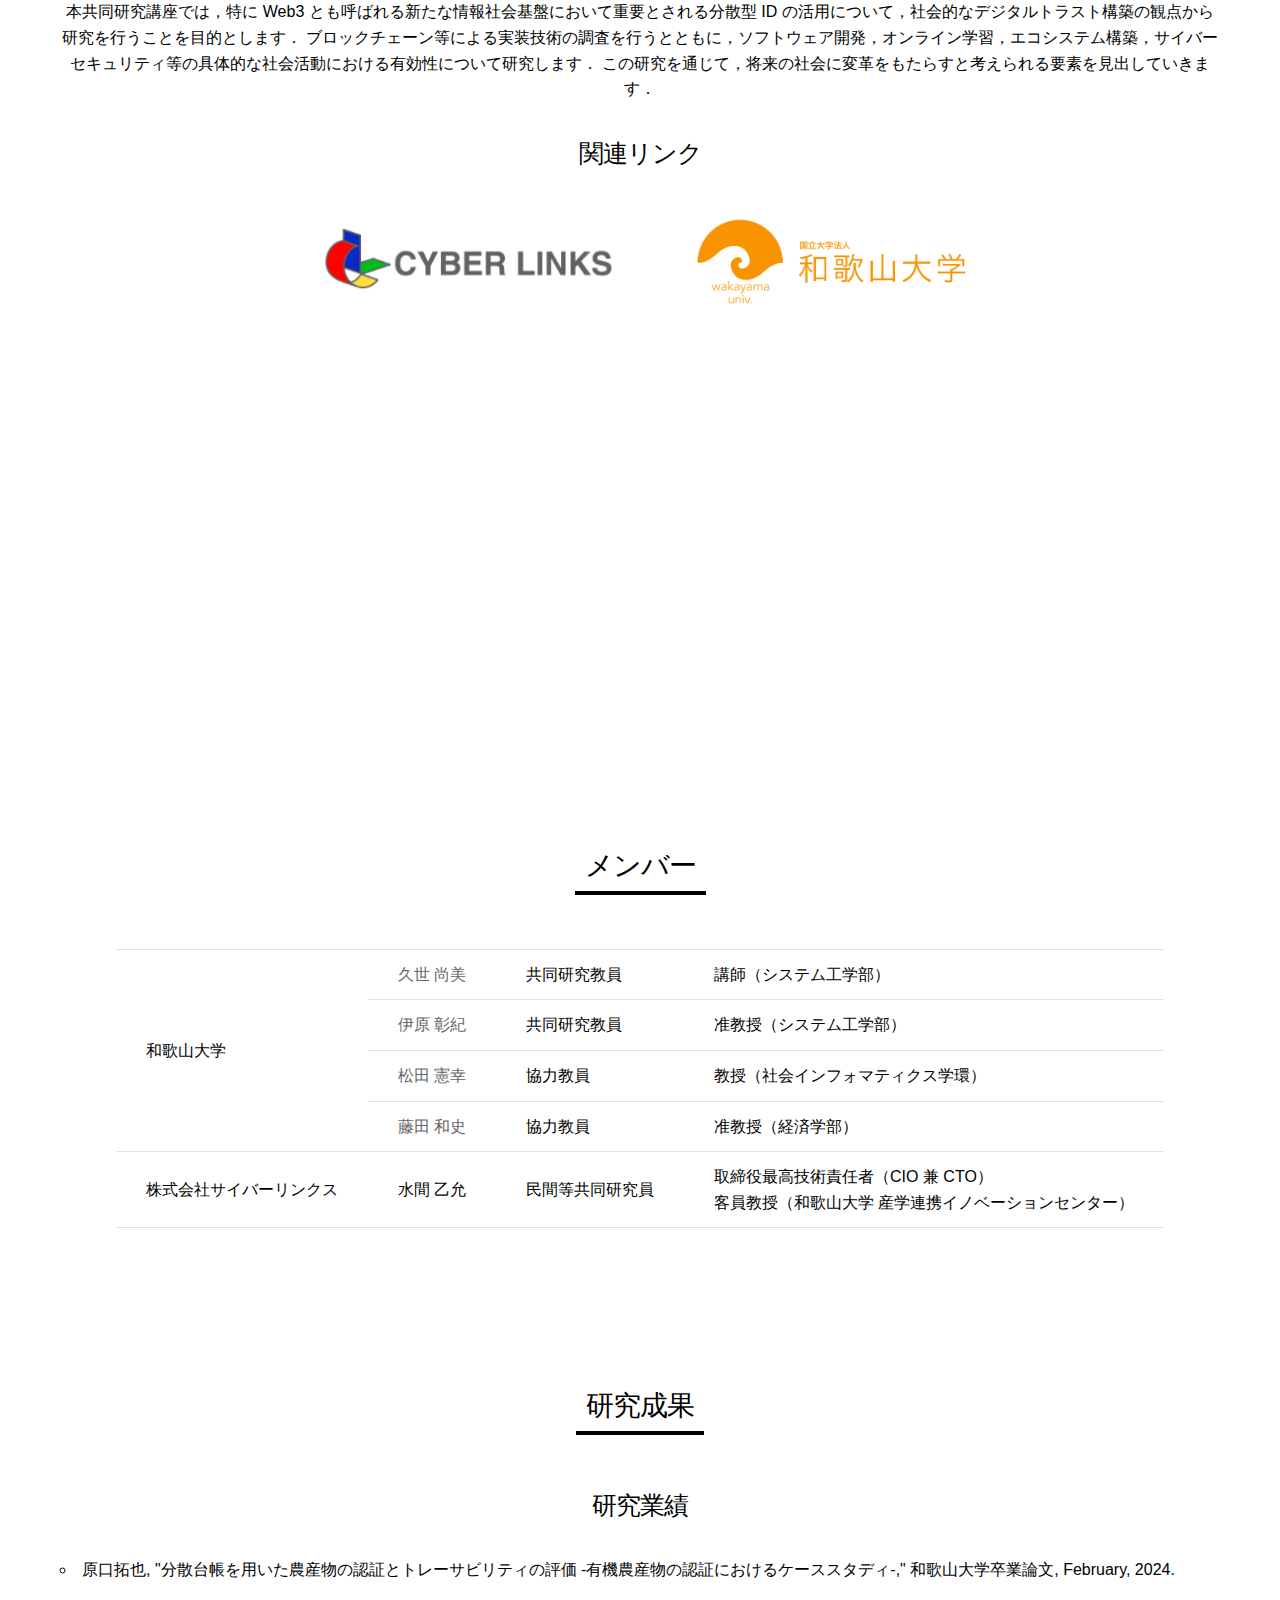
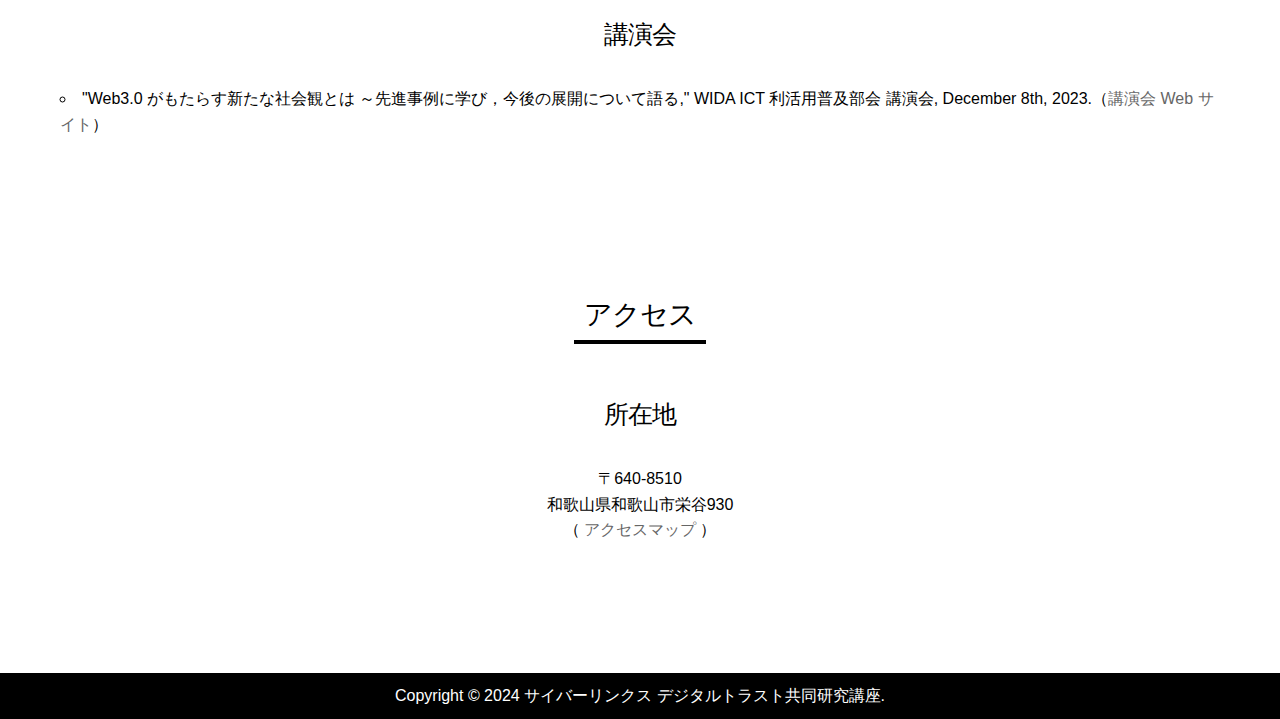
==== commit 69b373fe: "240511 update" ====
--- a/index.html
+++ b/index.html
@@ -127,22 +127,22 @@
 		<table>
 			<tr>
 				<td rowspan="4">和歌山大学</td>
-				<td>久世 尚美</td>
+				<td><a href="https://researchers.center.wakayama-u.ac.jp/html/100001342_ja.html" target="blank">久世 尚美</a></td>
 				<td>共同研究教員　</td>
 				<td>講師（システム工学部）</td>
 			</tr>
 			<tr>
-				<td>伊原 彰紀</td>
+				<td><a href="https://researchers.center.wakayama-u.ac.jp/html/100000610_ja.html" target="blank">伊原 彰紀</a></td>
 				<td>共同研究教員</td>
 				<td>准教授（システム工学部）</td>
 			</tr>
 			<tr>
-				<td>松田 憲幸</td>
+				<td><a href="https://researchers.center.wakayama-u.ac.jp/html/100000672_ja.html" target="blank">松田 憲幸</a></td>
 				<td>協力教員</td>
 				<td>教授（社会インフォマティクス学環）</td>
 			</tr>
 			<tr>
-				<td>藤田 和史</td>
+				<td><a href="https://researchers.center.wakayama-u.ac.jp/html/100000715_ja.html" target="blank">藤田 和史</a></td>
 				<td>協力教員</td>
 				<td>准教授（経済学部）</td>
 			</tr>
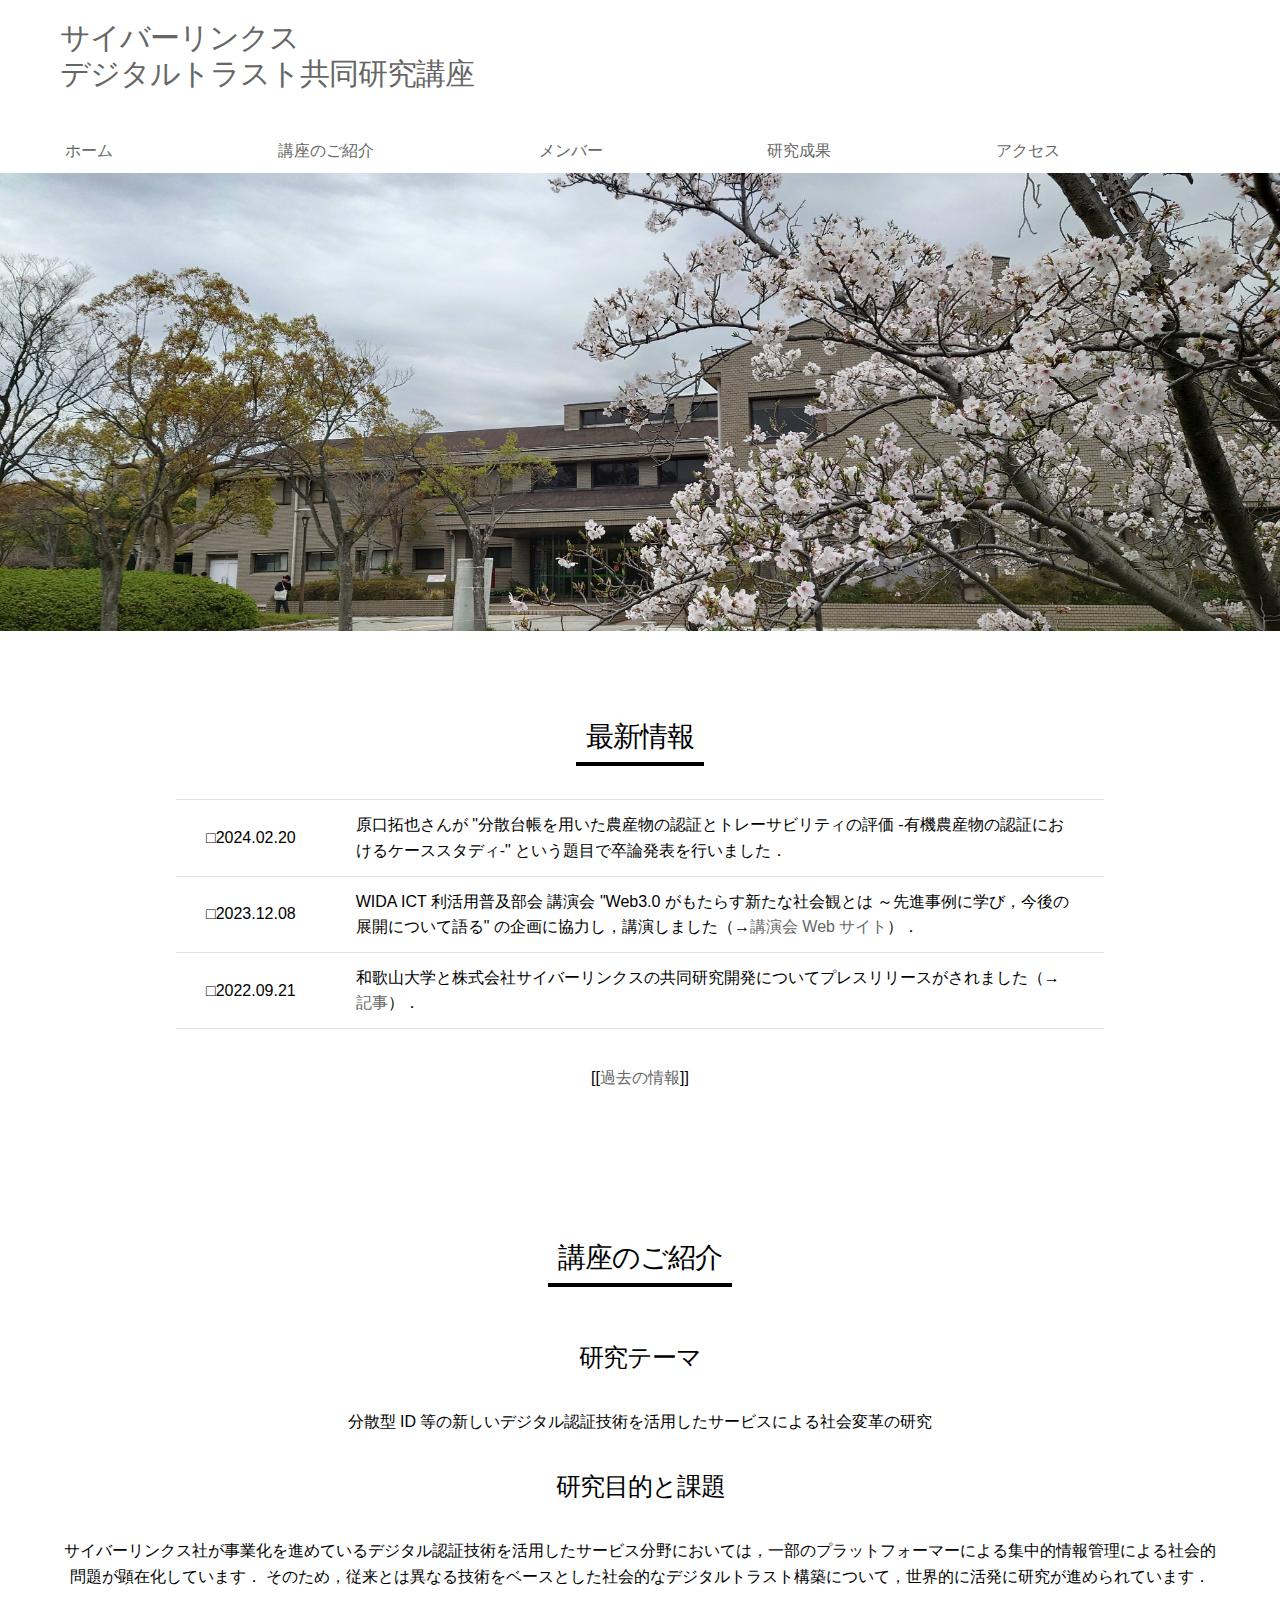
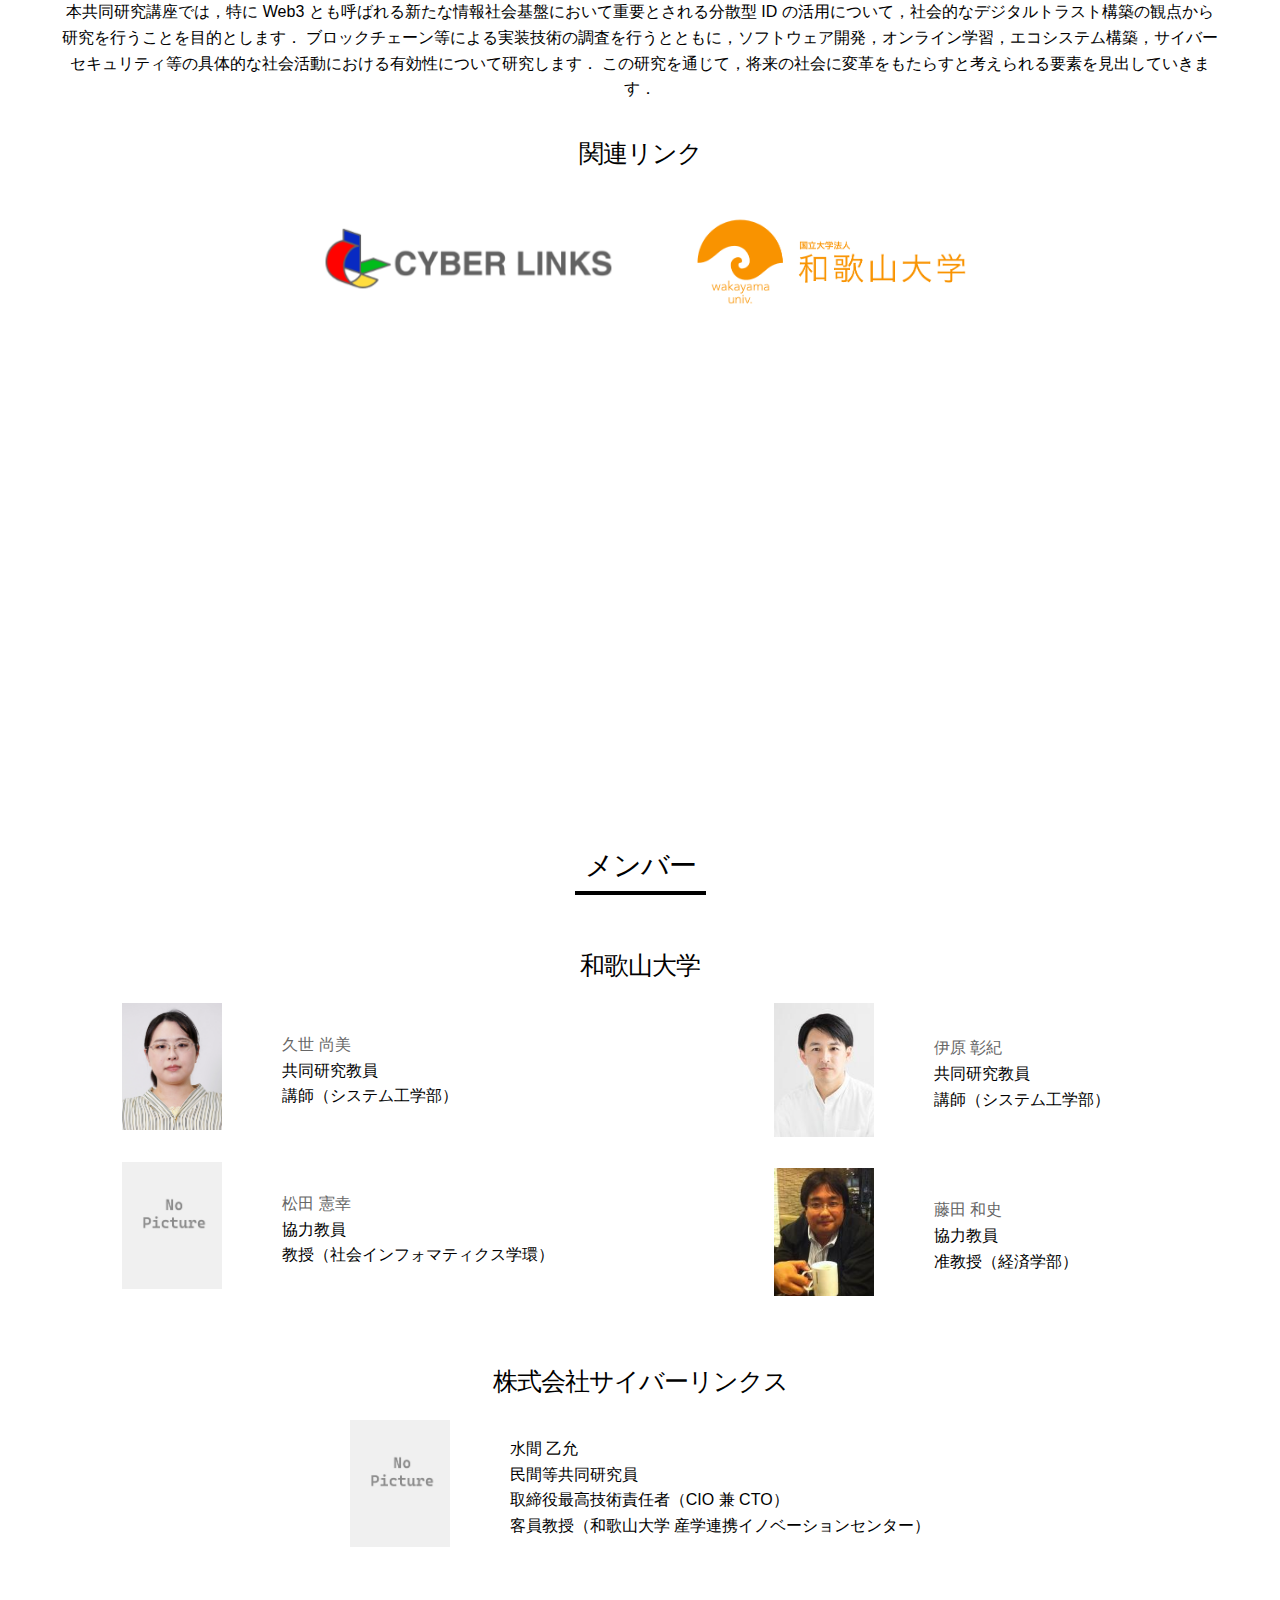
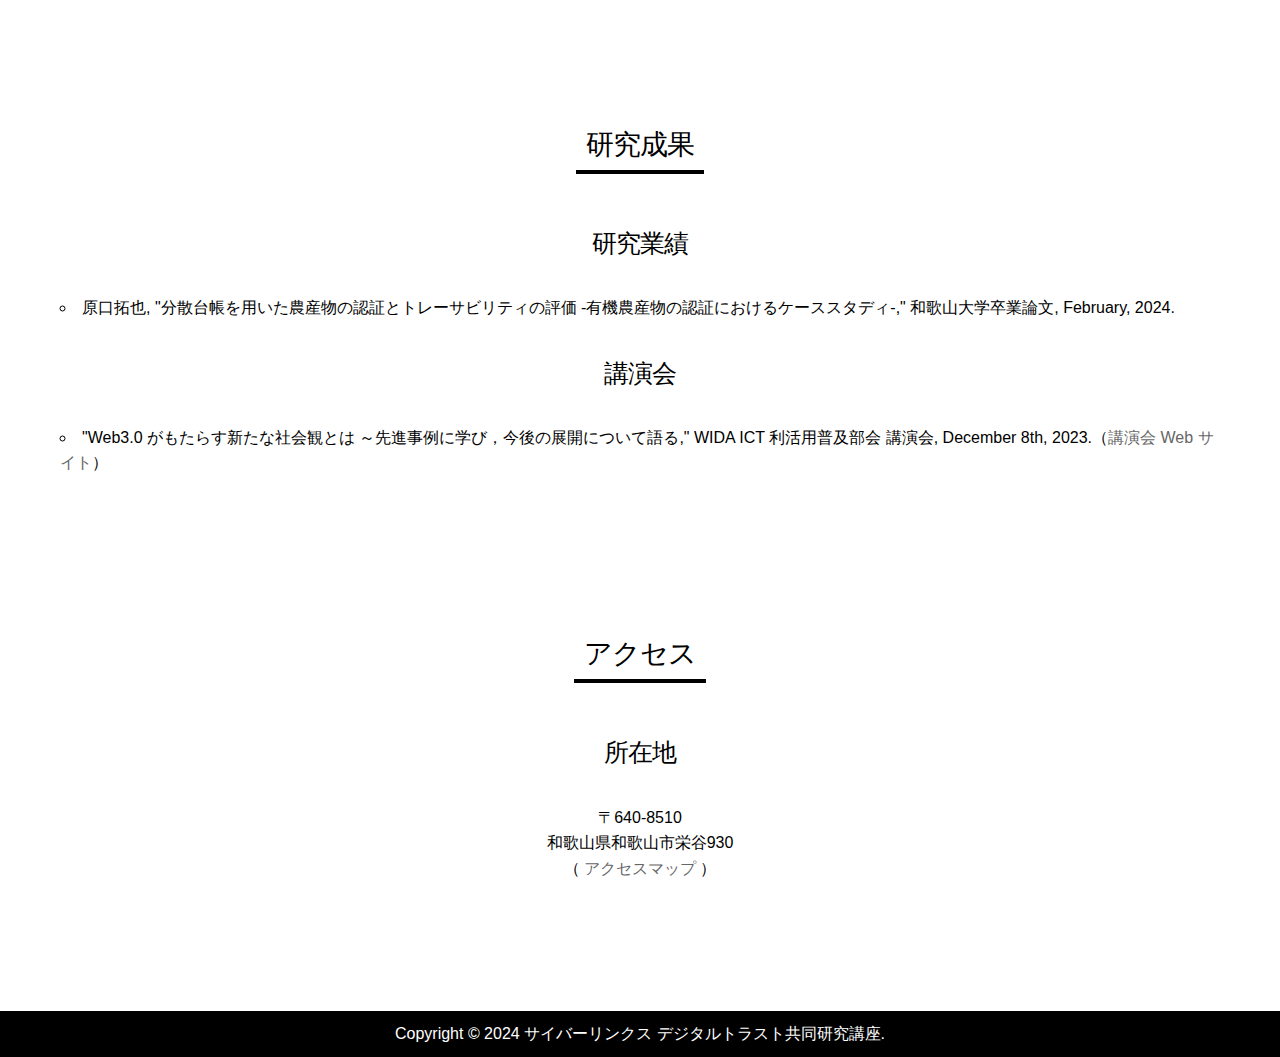
==== commit 4825c354: "240529 update" ====
--- a/index.html
+++ b/index.html
@@ -124,6 +124,80 @@
 	<div class="container center">
 	<div class="row">
 	<div class="col span-12">
+		<h3>和歌山大学</h3>
+	</div>
+	</div>
+	<div class="row">
+	<div class="col span-6">
+		<table>
+			<tr>
+				<td style="border: none"><img src="./img/member/kuze.jpg" width="100" alt="kuze"></td>
+				<td style="border: none">
+					<a href="https://researchers.center.wakayama-u.ac.jp/html/100001342_ja.html" target="blank">久世 尚美</a><br>
+					共同研究教員<br>
+					講師（システム工学部）<br>
+				</td>
+			</tr>
+			<tr>
+				<td style="border: none"><img src="./img/member/nopict.jpg" width="100" alt="matsuda"></td>
+				<td style="border: none">
+					<a href="https://researchers.center.wakayama-u.ac.jp/html/100000672_ja.html" target="blank">松田 憲幸</a><br>
+					協力教員<br>
+					教授（社会インフォマティクス学環）<br>
+				</td>
+			</tr>
+		</table>
+	</div>
+	<div class="col span-6">
+		<table>
+			<tr>
+				<td style="border: none"><img src="./img/member/ihara.jpg" width="100" alt="ihara"></td>
+				<td style="border: none">
+					<a href="https://researchers.center.wakayama-u.ac.jp/html/100000610_ja.html" target="blank">伊原 彰紀</a><br>
+					共同研究教員<br>
+					講師（システム工学部）<br>
+				</td>
+			</tr>
+			<tr>
+				<td style="border: none"><img src="./img/member/fujita.jpg" width="100" alt="fujita"></td>
+				<td style="border: none">
+					<a href="https://researchers.center.wakayama-u.ac.jp/html/100000715_ja.html" target="blank">藤田 和史</a><br>
+					協力教員<br>
+					准教授（経済学部）<br>
+				</td>
+			</tr>
+		</table>
+	</div>
+	</div>
+	</div>
+	
+	<div class="container center">
+	<div class="row">
+	<div class="col span-12">
+		<h3>株式会社サイバーリンクス</h3>
+	</div>
+	</div>
+	<div class="row">
+	<div class="col span-12">
+		<table>
+			<tr>
+				<td style="border: none"><img src="./img/member/nopict.jpg" width="100" alt="mizuma"></td>
+				<td style="border: none">
+					水間 乙允<br>
+					民間等共同研究員<br>
+					取締役最高技術責任者（CIO 兼 CTO）<br>
+					客員教授（和歌山大学 産学連携イノベーションセンター）
+				</td>
+			</tr>
+		</table>
+	</div>
+	</div>
+	</div>
+	
+	<!--
+	<div class="container center">
+	<div class="row">
+	<div class="col span-12">
 		<table>
 			<tr>
 				<td rowspan="4">和歌山大学</td>
@@ -157,6 +231,7 @@
 	</div>
 	</div>
 	</div>
+	-->
 </section>
 		
 <section id="3">
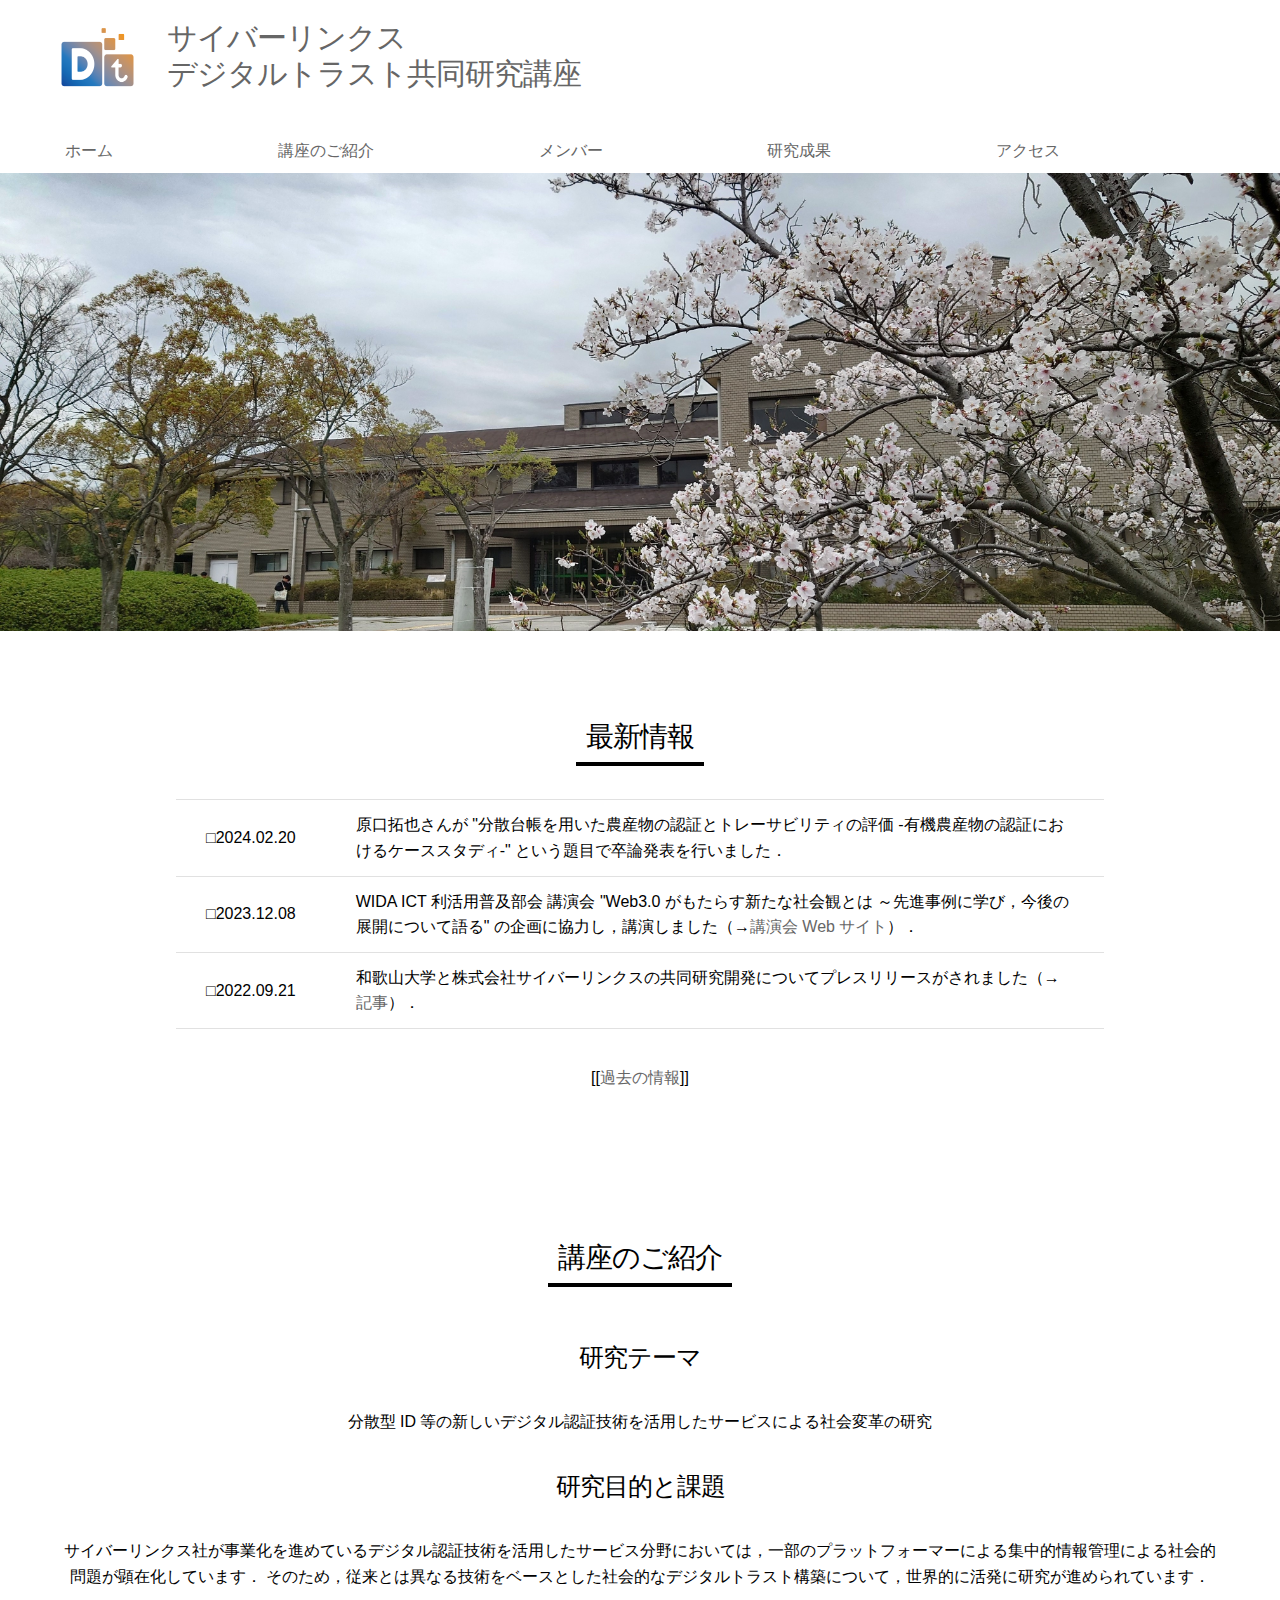
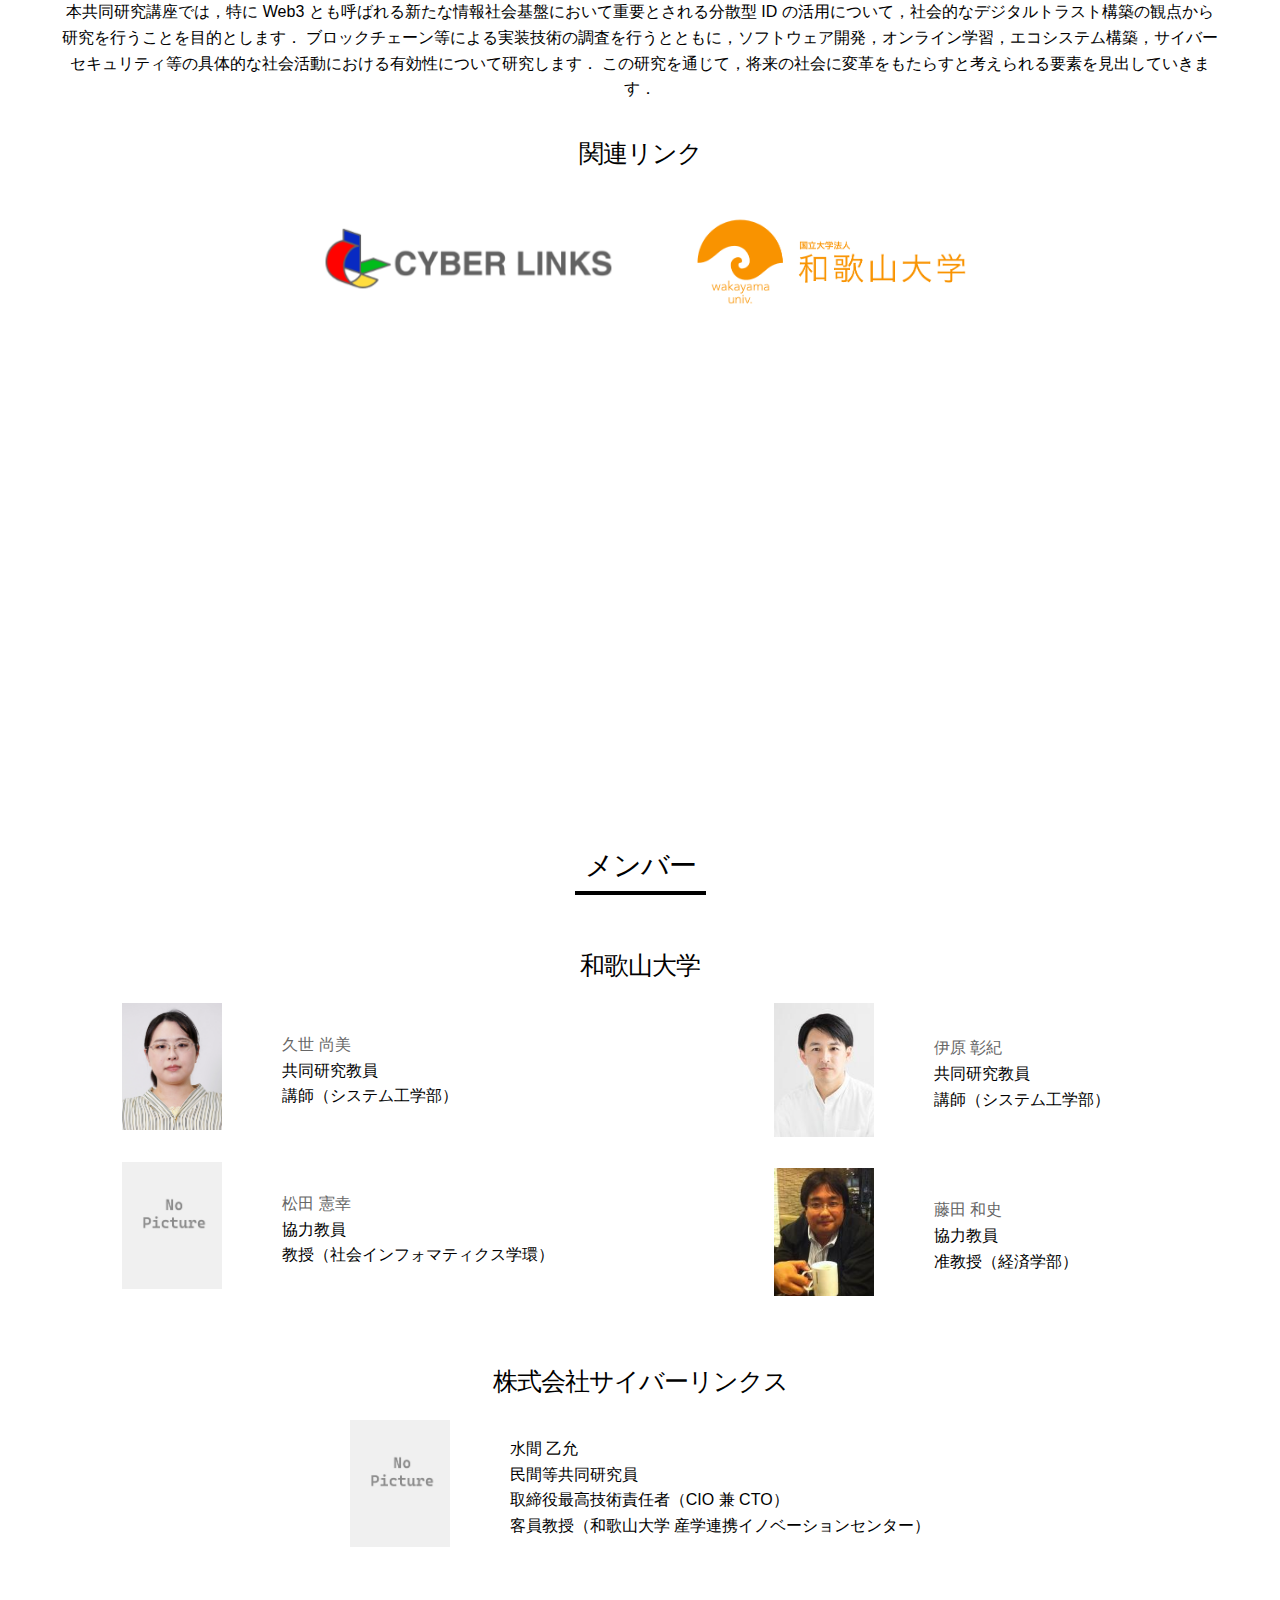
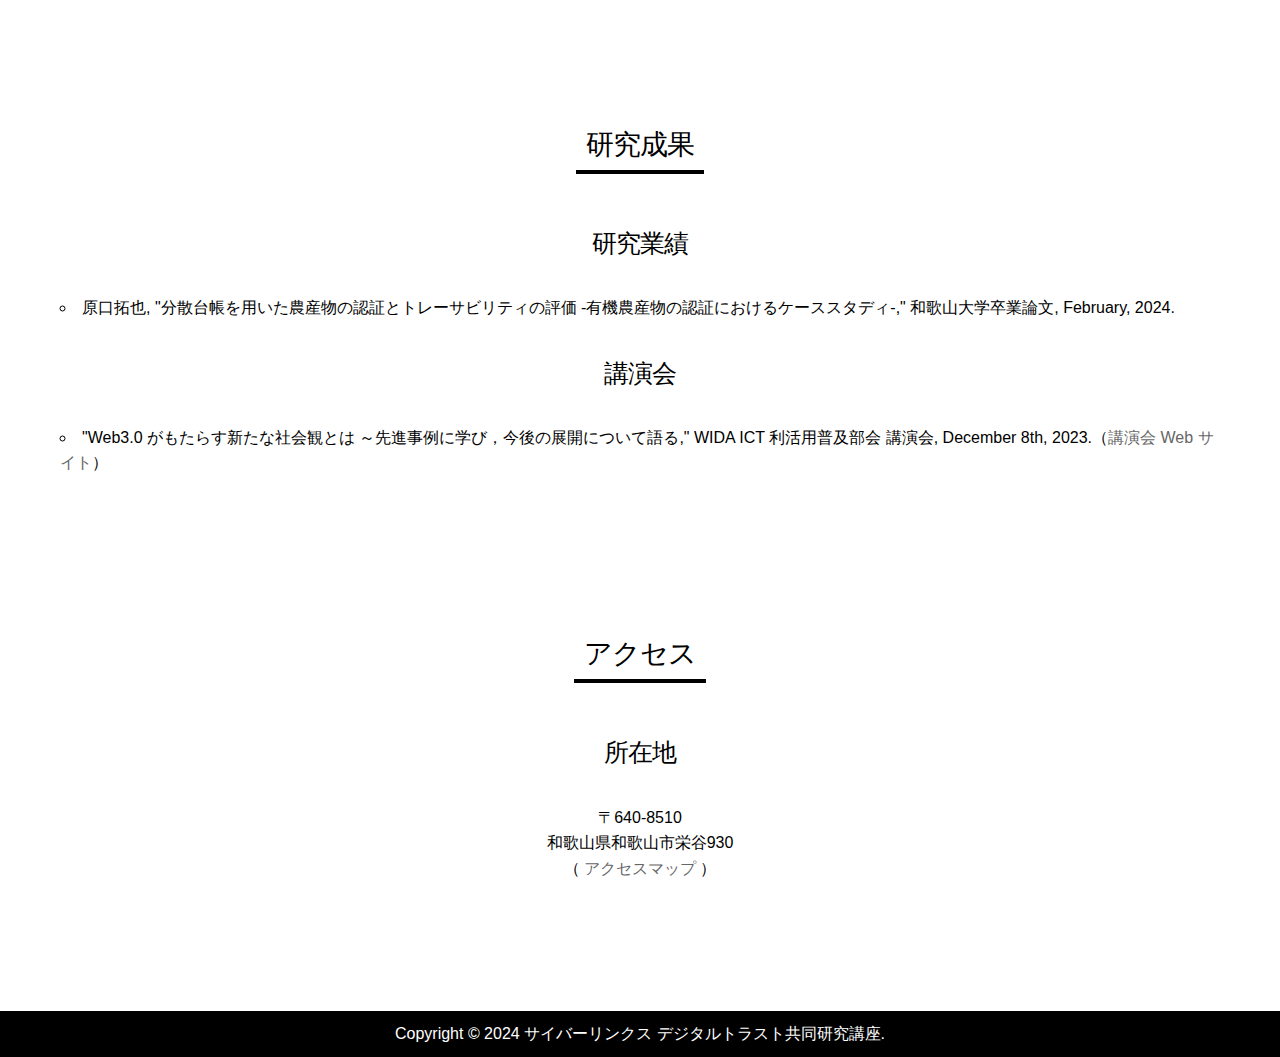
==== commit 7cacec10: "240606 update" ====
--- a/index.html
+++ b/index.html
@@ -17,6 +17,7 @@
 <div class="container">
 <div class="row">
 	<div class="col span-12 header">
+		<img src="./img/dt_logo_05.png" width="75" alt="ロゴ">　　
 		<h1><a href="index.html">サイバーリンクス<br>デジタルトラスト共同研究講座</a></h1>
 	</div>
 </div>
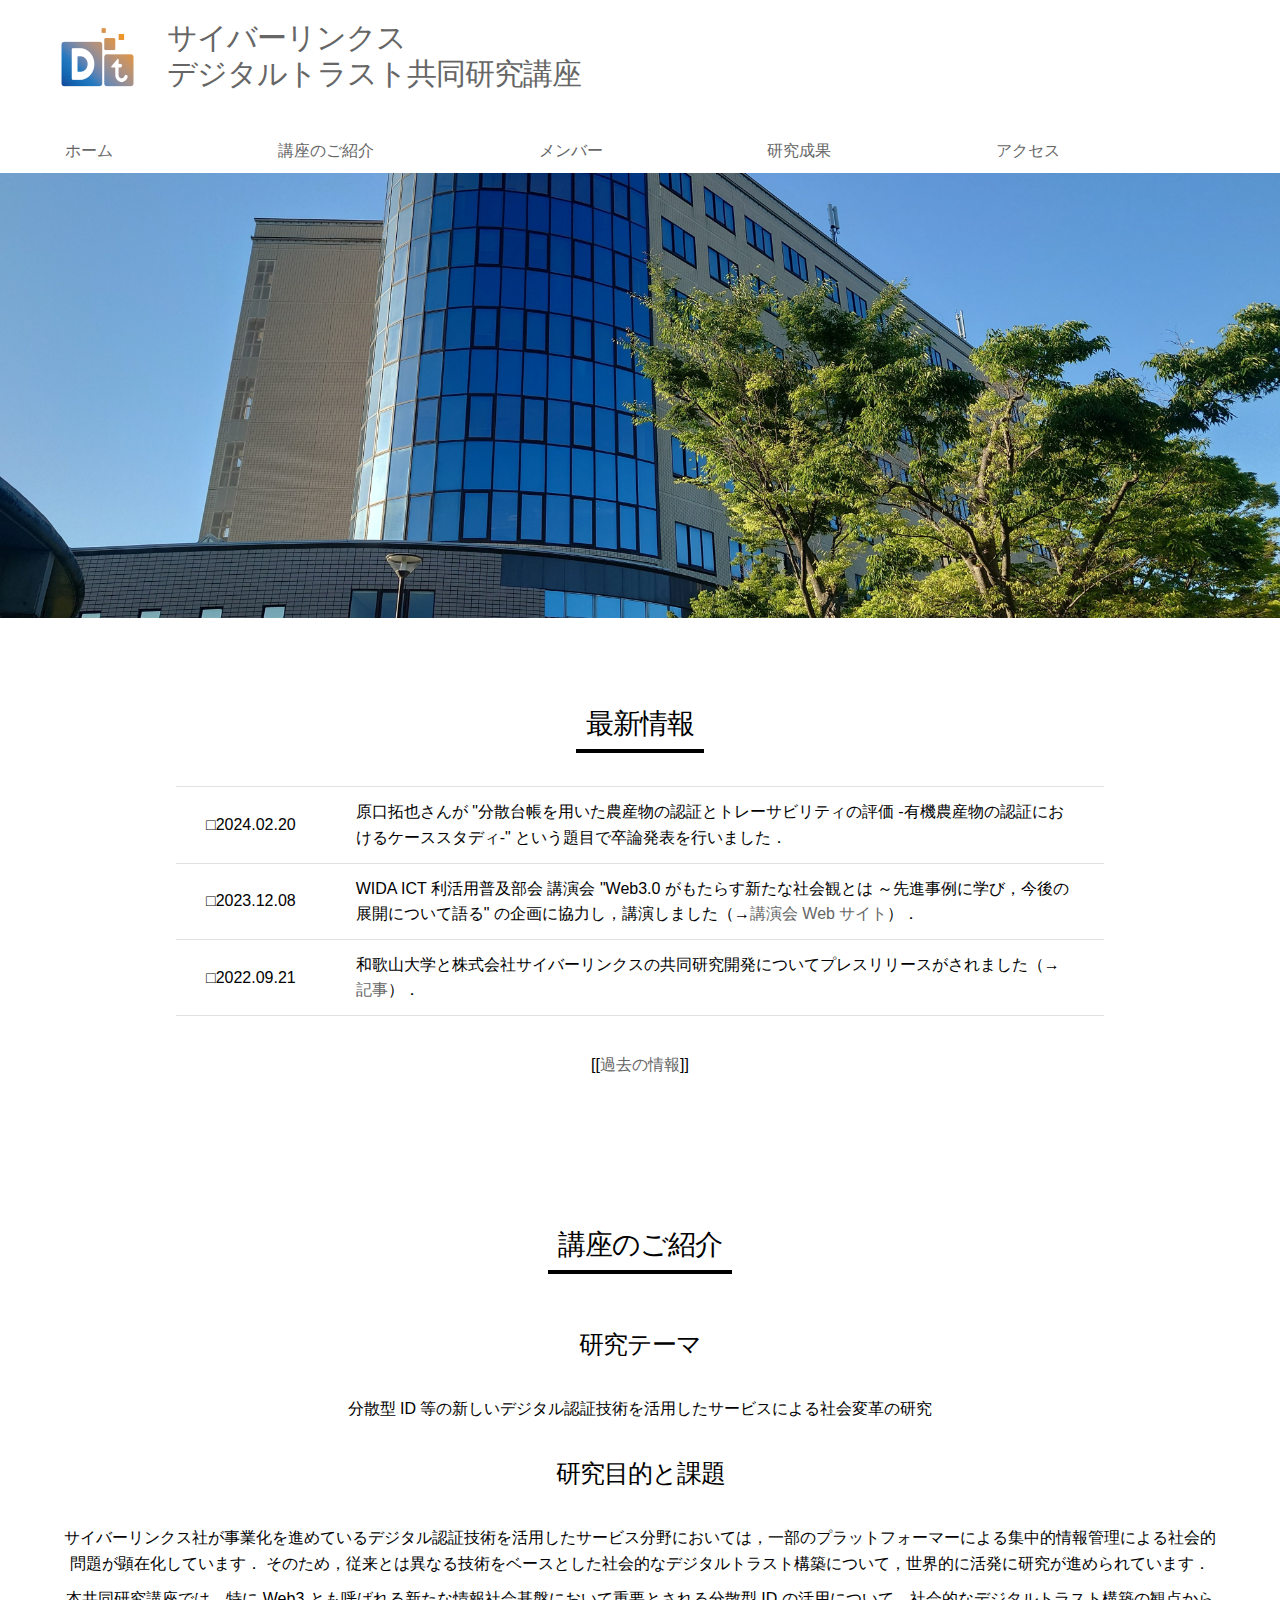
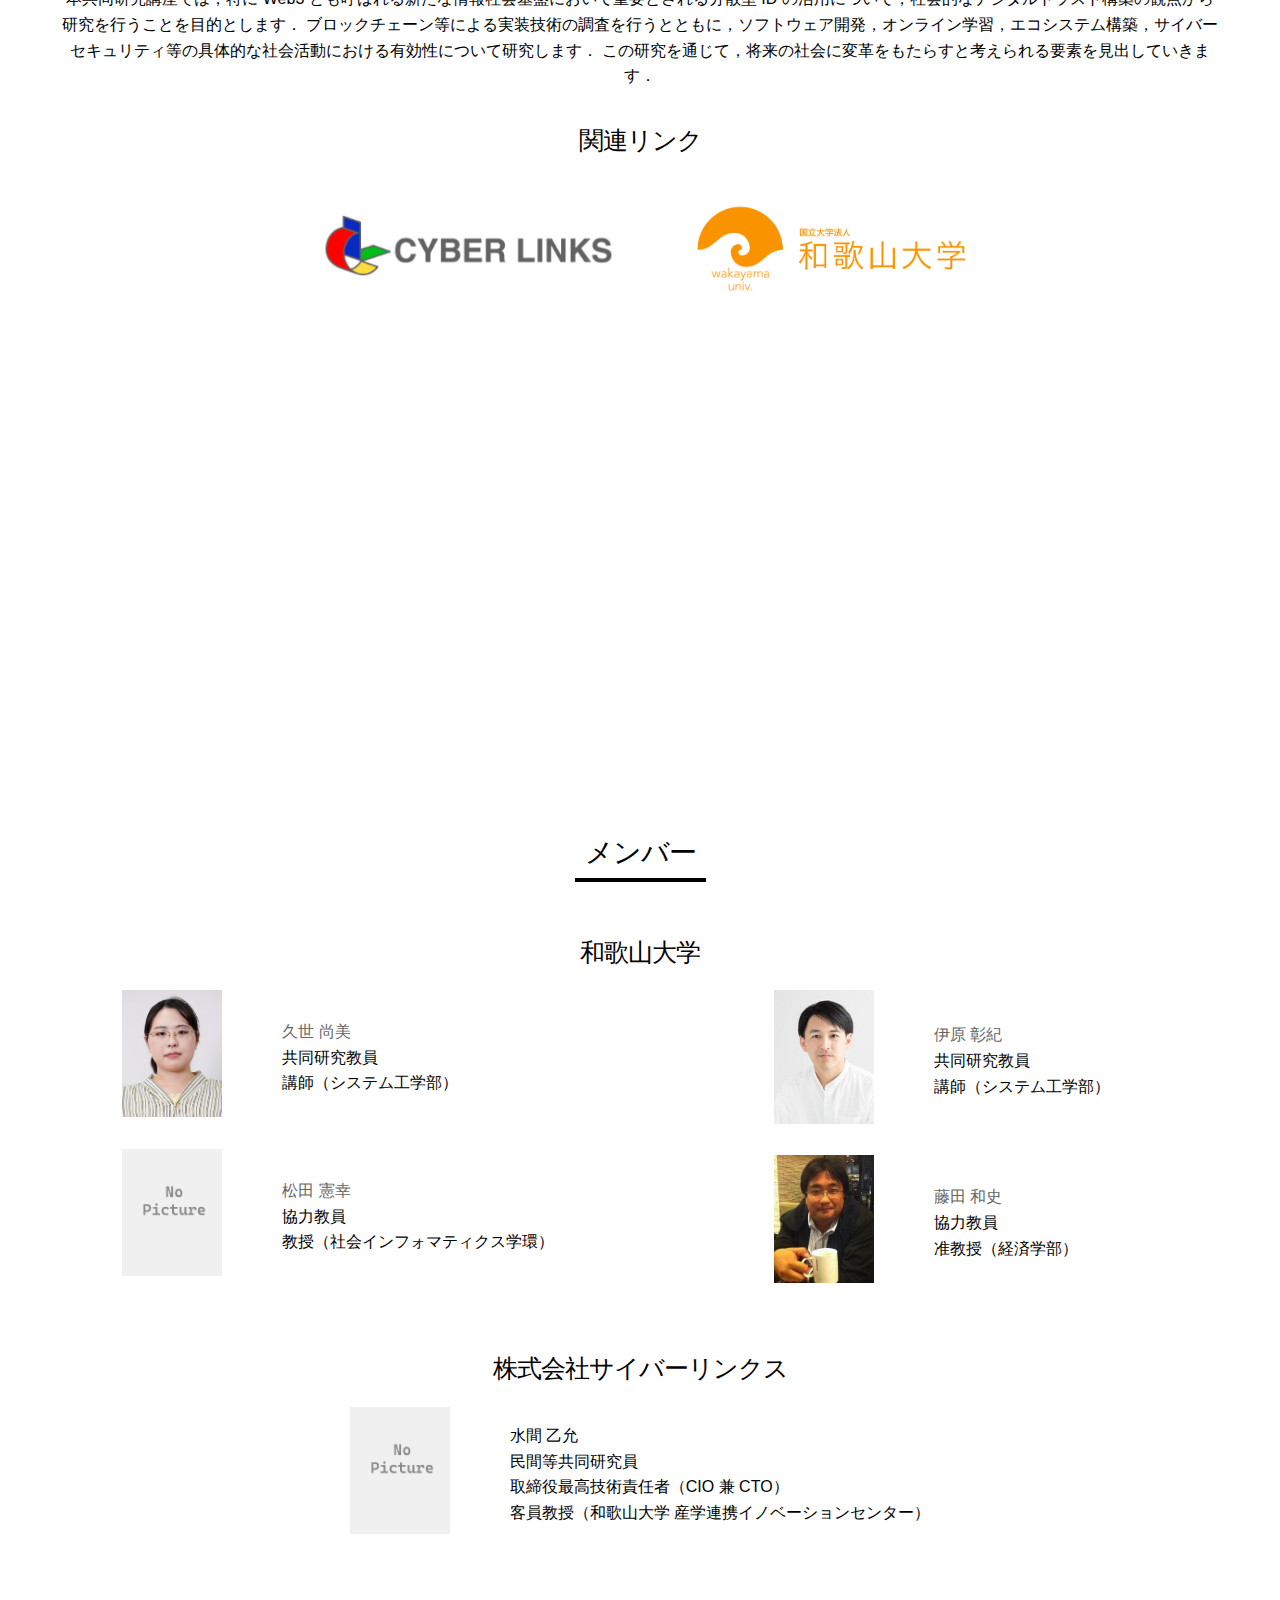
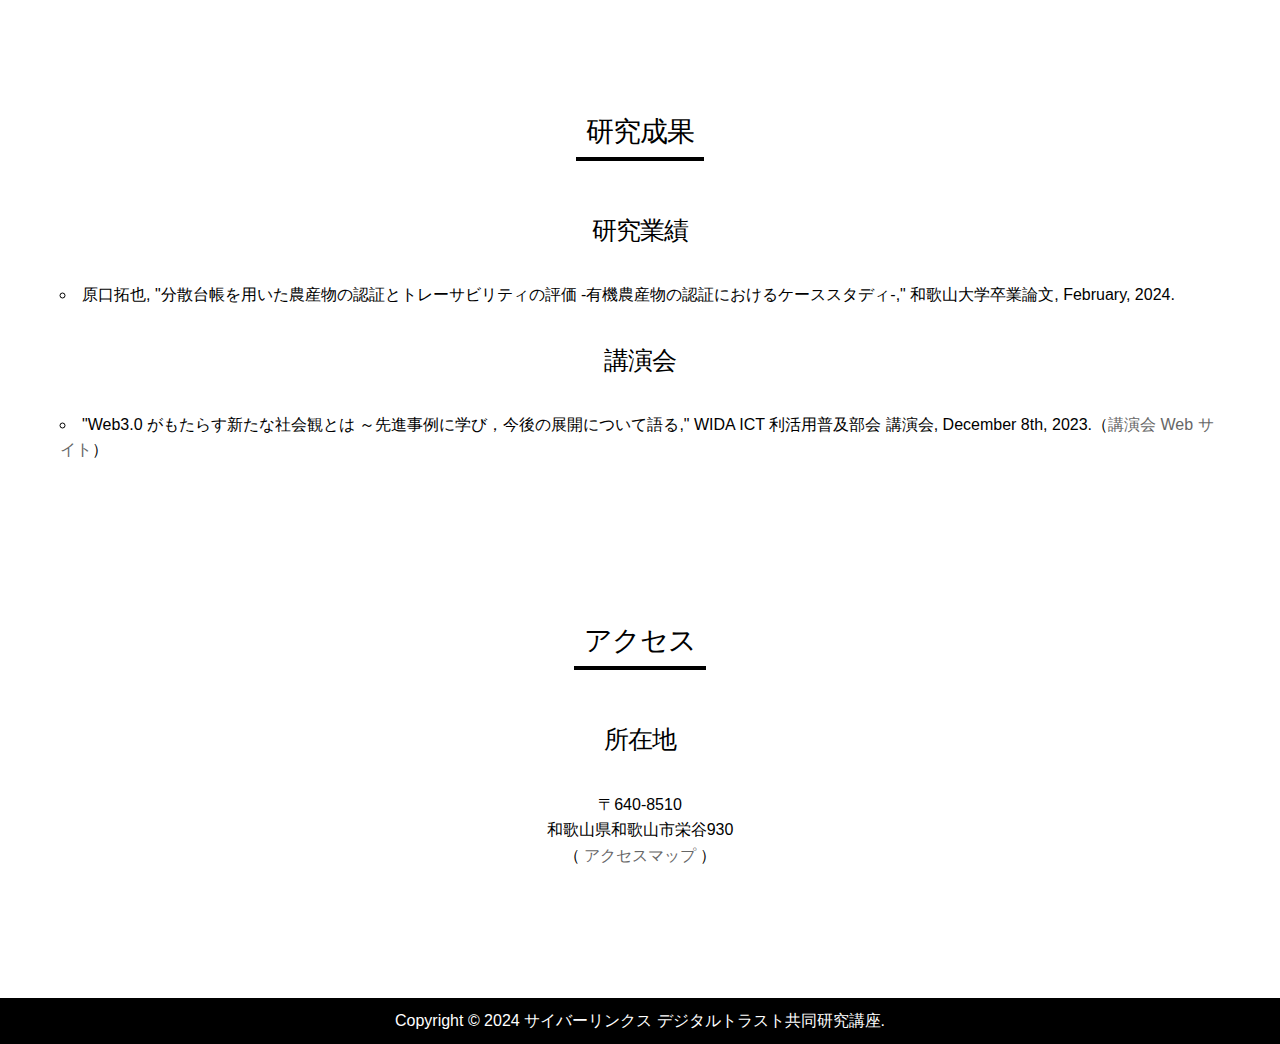
==== commit 5cdb4f57: "240606 update" ====
--- a/index.html
+++ b/index.html
@@ -43,7 +43,7 @@
 </header>
 
 <div class="mainimg">
-	<img src="./img/cherry.JPG" alt="メイン画像">  
+	<img src="./img/green.JPG" alt="メイン画像">  
 </div>
 
 <main>
